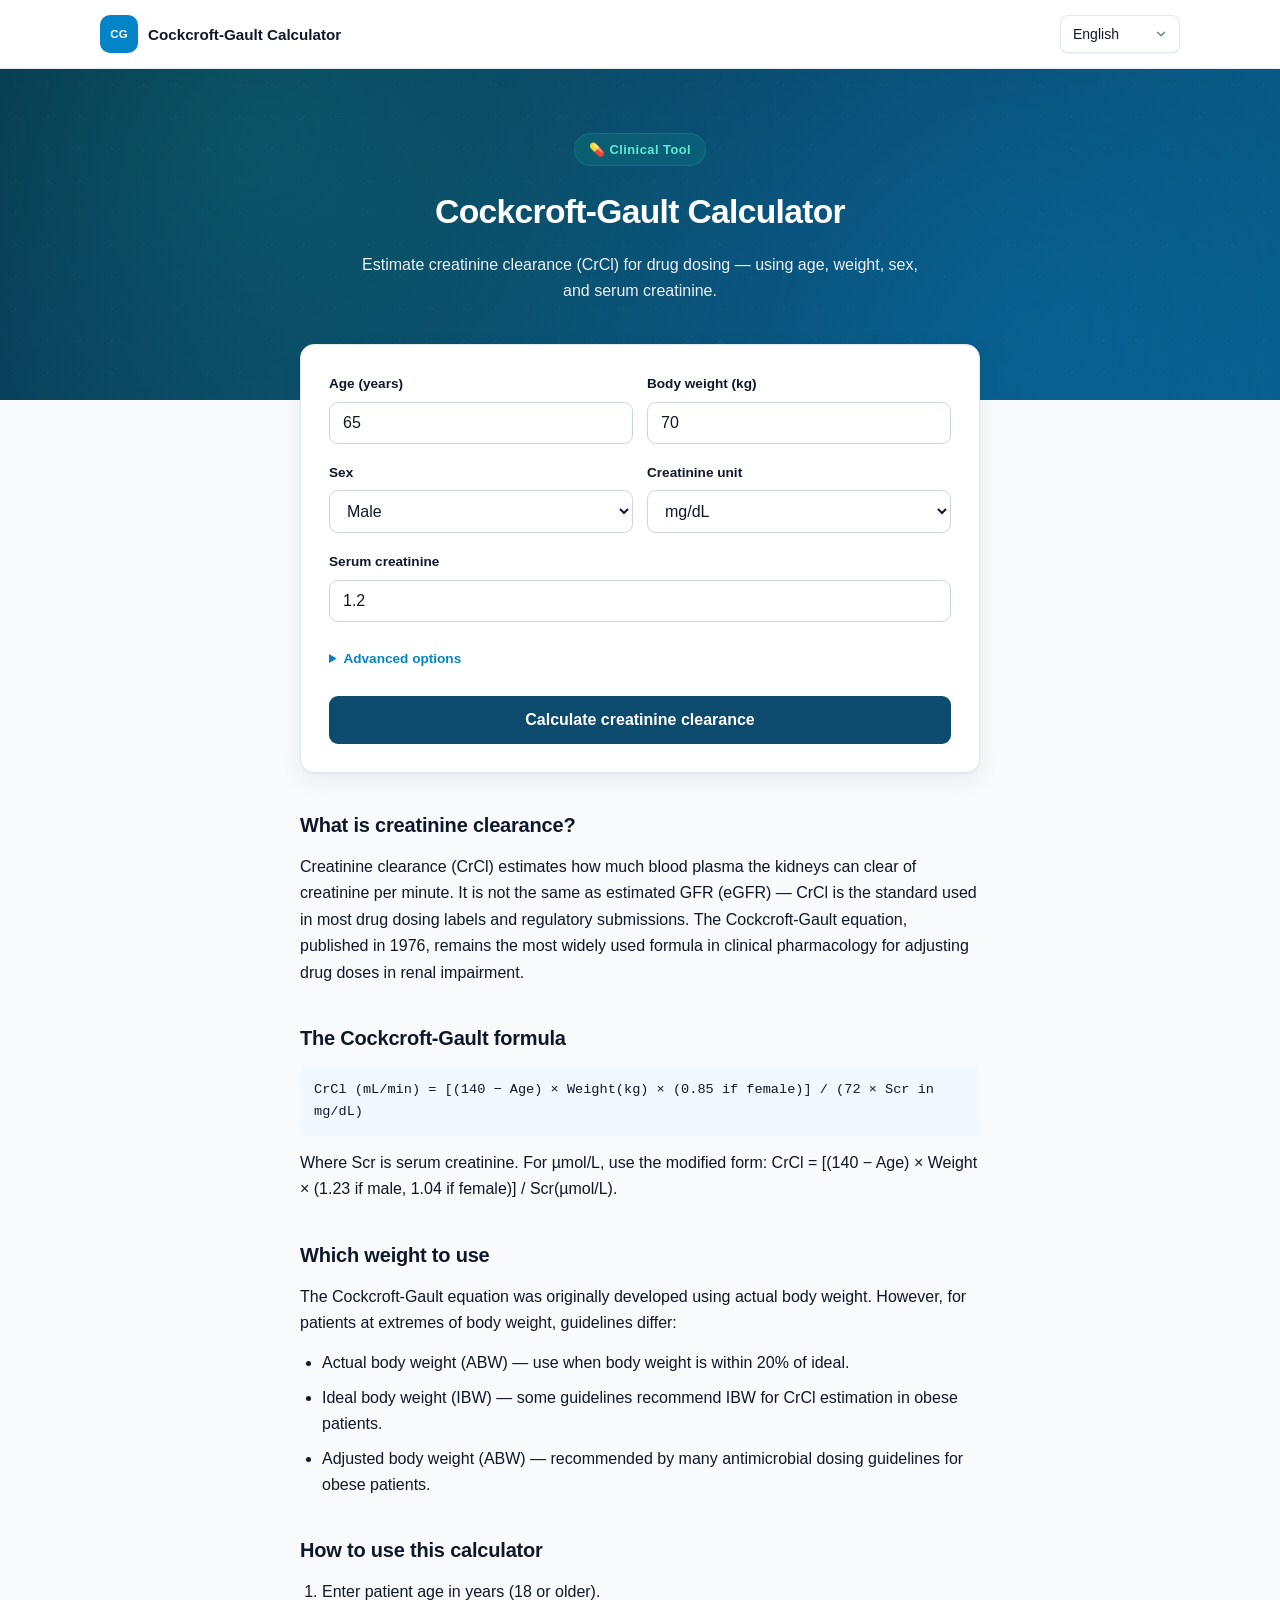
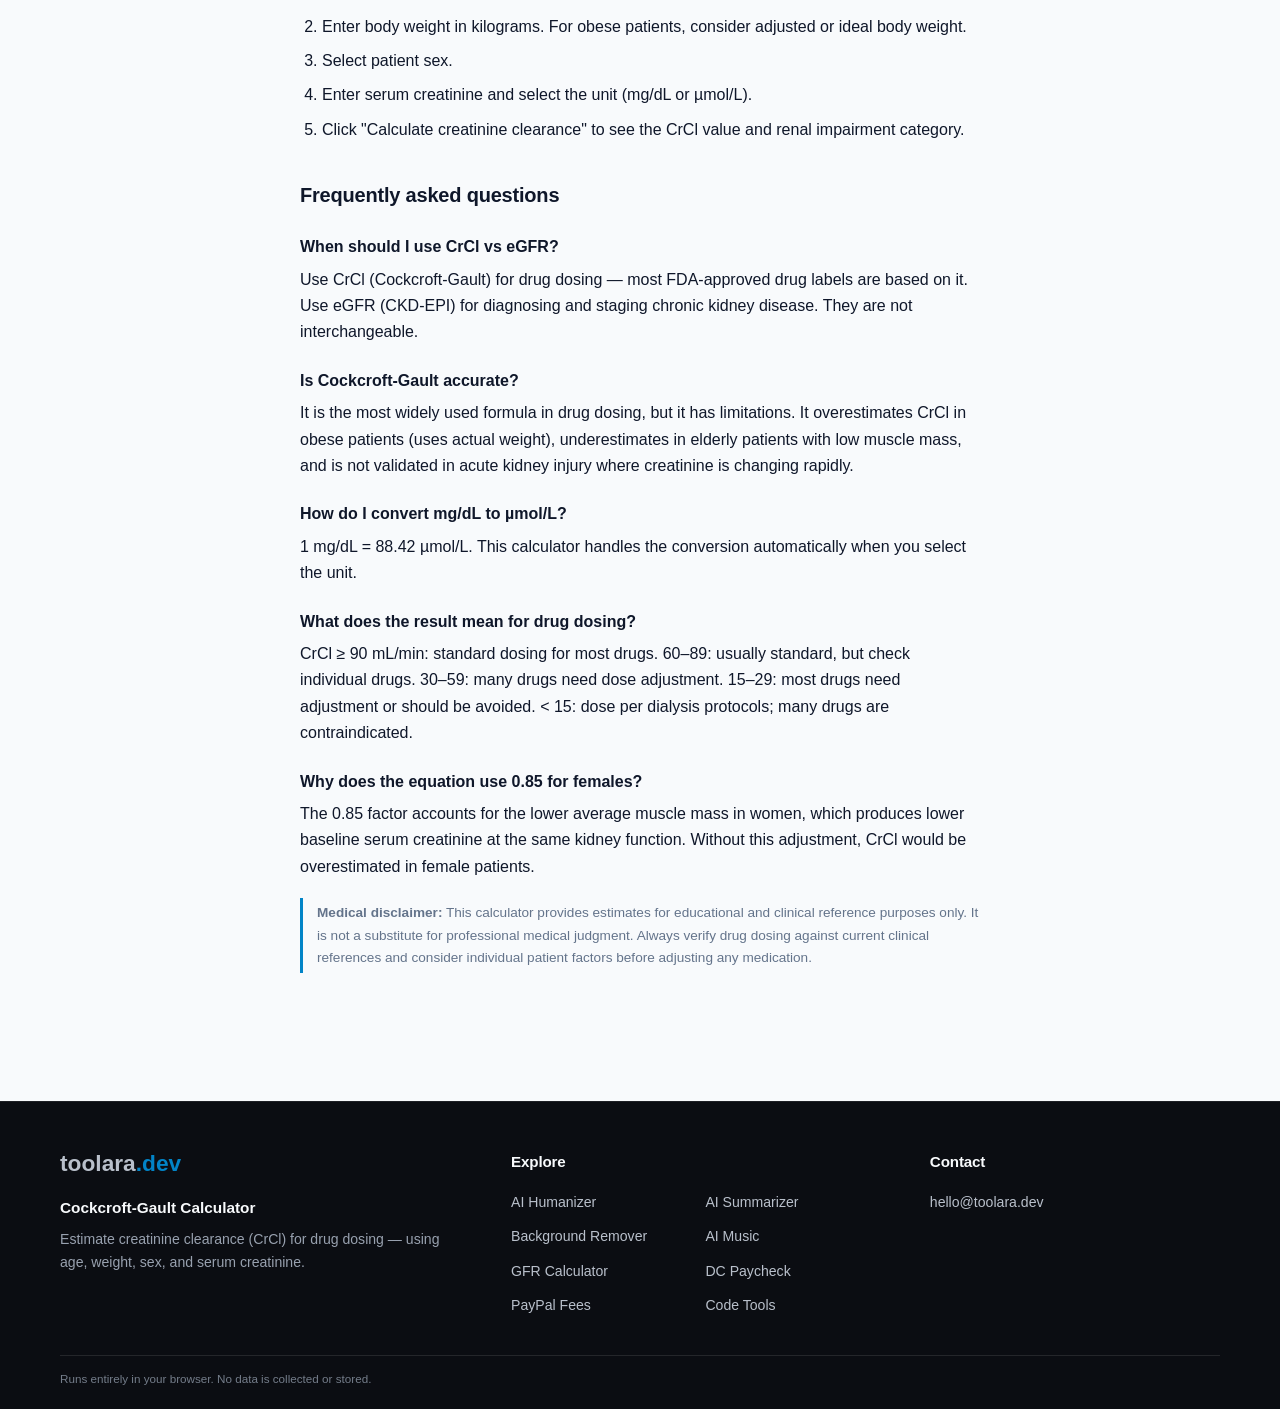
==== index.html @ 1e3a2d1b "Use brand email in site contact links" ====
<!DOCTYPE html>
<html lang="en">
<head>
<meta charset="UTF-8">
<meta name="viewport" content="width=device-width, initial-scale=1.0">
<title>Cockcroft-Gault Calculator — Creatinine Clearance (CrCl) for Drug Dosing</title>
<meta name="description" content="Free Cockcroft-Gault calculator. Estimate creatinine clearance (CrCl) for drug dosing, using age, weight, sex, and serum creatinine. Includes renal impairment staging.">
<meta name="keywords" content="cockcroft-gault calculator, creatinine clearance calculator, crcl calculator, renal function calculator, drug dosing renal impairment">
<meta name="robots" content="index, follow, max-snippet:-1, max-image-preview:large">
<meta name="theme-color" content="#0c4a6e">

<link rel="canonical" href="https://crcl.toolara.dev/">
<link rel="alternate" hreflang="en" href="https://crcl.toolara.dev/">
<link rel="alternate" hreflang="zh-Hans" href="https://crcl.toolara.dev/zh/">
<link rel="alternate" hreflang="x-default" href="https://crcl.toolara.dev/">

<meta property="og:type" content="website">
<meta property="og:title" content="Cockcroft-Gault Calculator — Creatinine Clearance (CrCl)">
<meta property="og:description" content="Estimate creatinine clearance for drug dosing using the Cockcroft-Gault equation.">
<meta property="og:url" content="https://crcl.toolara.dev/">
<meta property="og:image" content="https://crcl.toolara.dev/og-image.png">
<meta property="og:image:width" content="1200">
<meta property="og:image:height" content="630">
<meta property="og:image:alt" content="Cockcroft-Gault Calculator — Creatinine Clearance (CrCl)">
<meta name="twitter:card" content="summary_large_image">
<meta name="twitter:image" content="https://crcl.toolara.dev/og-image.png">
<meta property="og:locale" content="en_US">

<script type="application/ld+json">
{
  "@context": "https://schema.org",
  "@type": "WebApplication",
  "name": "Cockcroft-Gault Calculator",
  "url": "https://crcl.toolara.dev/",
  "applicationCategory": "HealthApplication",
  "operatingSystem": "Any",
  "description": "Free Cockcroft-Gault calculator for creatinine clearance estimation in drug dosing.",
  "offers": { "@type": "Offer", "price": "0", "priceCurrency": "USD" }
}
</script>

<link rel="stylesheet" href="/css/style.css">
</head>
<body>
<header class="site-header"><div class="site-header-inner"><a class="site-brand" href="/" aria-label="cockcroft-gault-calculator"><span class="site-brand-mark" aria-hidden="true">CG</span><span class="site-brand-name" data-i18n="title"></span></a><nav class="site-nav" aria-label="Site navigation"><select id="langSelect" onchange="setLang(this.value)" aria-label="Language">
      <option value="en">English</option>
      <option value="zh">简体中文</option>
    </select></nav></div></header>


<header class="hero">

  <div class="hero-inner">
    <div class="hero-badge">💊 Clinical Tool</div>
    <h1 data-i18n="title">Cockcroft-Gault Calculator</h1>
    <p data-i18n="subtitle">Estimate creatinine clearance (CrCl) for drug dosing — using age, weight, sex, and serum creatinine.</p>
  </div>
</header>

<main class="wrap">
  <section class="card">
    <h2 class="visually-hidden" data-i18n="calcHeading">Calculator</h2>

    <div class="row">
      <div>
        <label for="age" data-i18n="ageLabel">Age (years)</label>
        <input type="number" id="age" min="18" max="120" placeholder="65" value="65" inputmode="numeric">
      </div>
      <div>
        <label for="weight" data-i18n="weightLabel">Body weight (kg)</label>
        <input type="number" id="weight" min="1" max="300" step="0.1" placeholder="70" value="70" inputmode="decimal">
      </div>
    </div>

    <div class="row">
      <div>
        <label for="sex" data-i18n="sexLabel">Sex</label>
        <select id="sex">
          <option value="male" data-i18n="male">Male</option>
          <option value="female" data-i18n="female">Female</option>
        </select>
      </div>
      <div>
        <label for="creatUnit" data-i18n="creatUnitLabel">Creatinine unit</label>
        <select id="creatUnit">
          <option value="mgdl" data-i18n="unitMgdl">mg/dL</option>
          <option value="umol" data-i18n="unitUmol">µmol/L</option>
        </select>
      </div>
    </div>

    <label for="creat" data-i18n="creatLabel">Serum creatinine</label>
    <input type="number" id="creat" min="0.1" step="0.01" placeholder="1.2" value="1.2" inputmode="decimal">

    <details class="advanced">
      <summary data-i18n="advancedLabel">Advanced options</summary>
      <label for="weightType" data-i18n="weightTypeLabel">Weight type</label>
      <select id="weightType">
        <option value="actual" data-i18n="weightActual">Actual body weight</option>
        <option value="ideal" data-i18n="weightIdeal">Ideal body weight (IBW)</option>
        <option value="adjusted" data-i18n="weightAdjusted">Adjusted body weight (ABW)</option>
      </select>
      <p class="hint" data-i18n="weightHint">For obese patients, some guidelines recommend using adjusted body weight (ABW) instead of actual body weight.</p>
    </details>

    <button class="calc" type="button" onclick="calculate()" data-i18n="calcBtn">Calculate creatinine clearance</button>

    <div id="result" role="region" aria-live="polite">
      <div class="result-label" data-i18n="resultLabel">Estimated creatinine clearance</div>
      <div class="crcl-value"><span id="crclNum">—</span><span class="crcl-unit"> mL/min</span></div>
      <div class="stage-note" id="stageNote"></div>

      <div class="breakdown">
        <div class="bd-row"><span data-i18n="bdFormula">Formula used</span><strong id="bdFormula">—</strong></div>
        <div class="bd-row"><span data-i18n="bdAge">Age</span><strong id="bdAge">—</strong></div>
        <div class="bd-row"><span data-i18n="bdWeight">Weight used</span><strong id="bdWeight">—</strong></div>
        <div class="bd-row"><span data-i18n="bdSex">Sex</span><strong id="bdSex">—</strong></div>
        <div class="bd-row"><span data-i18n="bdCreat">Serum creatinine</span><strong id="bdCreat">—</strong></div>
      </div>

      <div class="renal-stages">
        <h3 data-i18n="stagesTitle">Renal function staging (CrCl)</h3>
        <table>
          <thead>
            <tr><th data-i18n="thCrcl">CrCl (mL/min)</th><th data-i18n="thStage">Category</th><th data-i18n="thDose">Typical drug dosing note</th></tr>
          </thead>
          <tbody>
            <tr><td>≥ 90</td><td data-i18n="stageNormal">Normal</td><td data-i18n="doseNormal">Standard dosing</td></tr>
            <tr><td>60–89</td><td data-i18n="stageMild">Mild impairment</td><td data-i18n="doseMild">Usually standard dosing; check individual drugs</td></tr>
            <tr><td>30–59</td><td data-i18n="stageModerate">Moderate impairment</td><td data-i18n="doseModerate">Many drugs require dose adjustment</td></tr>
            <tr><td>15–29</td><td data-i18n="stageSevere">Severe impairment</td><td data-i18n="doseSevere">Most drugs require dose adjustment or avoidance</td></tr>
            <tr><td>&lt; 15</td><td data-i18n="stageFailure">Kidney failure</td><td data-i18n="doseFailure">Dose per dialysis protocol; many drugs contraindicated</td></tr>
          </tbody>
        </table>
      </div>

      <div class="share-row">
        <button class="share-btn" type="button" onclick="copyShareLink()" data-i18n="shareBtn">Copy shareable link</button>
        <span class="share-copied" id="shareCopied" data-i18n="shareCopied">Copied!</span>
      </div>

      <div class="result-disclaimer" data-i18n="resultDisclaimer">Estimate only. Cockcroft-Gault is not validated in acute kidney injury, unstable creatinine, pregnancy, or extremes of body weight. Always consult clinical dosing references and adjust for individual patient factors.</div>
    </div>
  </section>

  <section>
    <h2 data-i18n="whatIsTitle">What is creatinine clearance?</h2>
    <p data-i18n="whatIsText">Creatinine clearance (CrCl) estimates how much blood plasma the kidneys can clear of creatinine per minute. It is not the same as estimated GFR (eGFR) — CrCl is the standard used in most drug dosing labels and regulatory submissions. The Cockcroft-Gault equation, published in 1976, remains the most widely used formula in clinical pharmacology for adjusting drug doses in renal impairment.</p>
  </section>

  <section>
    <h2 data-i18n="formulaTitle">The Cockcroft-Gault formula</h2>
    <p class="formula">CrCl (mL/min) = [(140 − Age) × Weight(kg) × (0.85 if female)] / (72 × Scr in mg/dL)</p>
    <p data-i18n="formulaText">Where Scr is serum creatinine. For µmol/L, use the modified form: CrCl = [(140 − Age) × Weight × (1.23 if male, 1.04 if female)] / Scr(µmol/L).</p>
  </section>

  <section>
    <h2 data-i18n="weightTitle">Which weight to use</h2>
    <p data-i18n="weightText">The Cockcroft-Gault equation was originally developed using actual body weight. However, for patients at extremes of body weight, guidelines differ:</p>
    <ul>
      <li data-i18n="wtActual"><strong>Actual body weight (ABW)</strong> — use when body weight is within 20% of ideal.</li>
      <li data-i18n="wtIdeal"><strong>Ideal body weight (IBW)</strong> — some guidelines recommend IBW for CrCl estimation in obese patients.</li>
      <li data-i18n="wtAdjusted"><strong>Adjusted body weight (ABW)</strong> — recommended by many antimicrobial dosing guidelines for obese patients.</li>
    </ul>
  </section>

  <section>
    <h2 data-i18n="howToTitle">How to use this calculator</h2>
    <ol>
      <li data-i18n="howTo1">Enter patient age in years (18 or older).</li>
      <li data-i18n="howTo2">Enter body weight in kilograms. For obese patients, consider adjusted or ideal body weight.</li>
      <li data-i18n="howTo3">Select patient sex.</li>
      <li data-i18n="howTo4">Enter serum creatinine and select the unit (mg/dL or µmol/L).</li>
      <li data-i18n="howTo5">Click "Calculate creatinine clearance" to see the CrCl value and renal impairment category.</li>
    </ol>
  </section>

  <section>
    <h2 data-i18n="faqTitle">Frequently asked questions</h2>
    <h3 data-i18n="faq1q">When should I use CrCl vs eGFR?</h3>
    <p data-i18n="faq1a">Use CrCl (Cockcroft-Gault) for drug dosing — most FDA-approved drug labels are based on it. Use eGFR (CKD-EPI) for diagnosing and staging chronic kidney disease. They are not interchangeable.</p>

    <h3 data-i18n="faq2q">Is Cockcroft-Gault accurate?</h3>
    <p data-i18n="faq2a">It is the most widely used formula in drug dosing, but it has limitations. It overestimates CrCl in obese patients (uses actual weight), underestimates in elderly patients with low muscle mass, and is not validated in acute kidney injury where creatinine is changing rapidly.</p>

    <h3 data-i18n="faq3q">How do I convert mg/dL to µmol/L?</h3>
    <p data-i18n="faq3a">1 mg/dL = 88.42 µmol/L. This calculator handles the conversion automatically when you select the unit.</p>

    <h3 data-i18n="faq4q">What does the result mean for drug dosing?</h3>
    <p data-i18n="faq4a">CrCl ≥ 90 mL/min: standard dosing for most drugs. 60–89: usually standard, but check individual drugs. 30–59: many drugs need dose adjustment. 15–29: most drugs need adjustment or should be avoided. &lt; 15: dose per dialysis protocols; many drugs are contraindicated.</p>

    <h3 data-i18n="faq5q">Why does the equation use 0.85 for females?</h3>
    <p data-i18n="faq5a">The 0.85 factor accounts for the lower average muscle mass in women, which produces lower baseline serum creatinine at the same kidney function. Without this adjustment, CrCl would be overestimated in female patients.</p>

    <div class="disclaimer" data-i18n="disclaimer"><strong>Medical disclaimer:</strong> This calculator provides estimates for educational and clinical reference purposes only. It is not a substitute for professional medical judgment. Always verify drug dosing against current clinical references and consider individual patient factors before adjusting any medication.</div>
  </section>
</main>

<footer class="footer site-footer">
<div class="site-footer-inner">
<div class="site-footer-grid">
<section class="site-footer-column">
<a class="site-footer-wordmark" href="https://toolara.dev/" aria-label="toolara.dev">toolara<span class="tld">.dev</span></a>
<p class="site-footer-site-name" data-i18n="title">Cockcroft-Gault Calculator</p>
<p class="site-footer-description" data-i18n="subtitle">Estimate creatinine clearance (CrCl) for drug dosing — using age, weight, sex, and serum creatinine.</p>
</section>
<section class="site-footer-column"><h2 class="site-footer-heading">Explore</h2><nav class="site-footer-links" aria-label="Explore sites"><a href="https://humanize.toolara.dev/">AI Humanizer</a>
<a href="https://summarize.toolara.dev/">AI Summarizer</a>
<a href="https://background.toolara.dev/">Background Remover</a>
<a href="https://music.toolara.dev/">AI Music</a>
<a href="https://gfr.toolara.dev/">GFR Calculator</a>
<a href="https://dc-pay.toolara.dev/">DC Paycheck</a>
<a href="https://paypal.toolara.dev/">PayPal Fees</a>
<a href="https://devtools.toolara.dev/">Code Tools</a></nav></section>
<section class="site-footer-column"><h2 class="site-footer-heading">Contact</h2><p class="site-footer-contact"><a href="mailto:hello@toolara.dev">hello@toolara.dev</a></p></section>
</div>
<div class="site-footer-bottom"><p class="site-footer-privacy" data-i18n="footer">Runs entirely in your browser. No data is collected or stored.</p></div>
</div>
</footer>

<script src="/js/i18n.js"></script>
<script src="/js/calculator.js"></script>
</body>
</html>
---- css/style.css ----
:root {
  --bg: #f8fafc; --card: #ffffff; --text: #0f172a; --muted: #64748b;
  --accent: #0284c7; --accent-dark: #0369a1; --navy: #0c4a6e; --teal: #0d9488;
  --border: #e2e8f0; --radius: 14px;
  --shadow: 0 1px 3px rgba(15,23,42,0.05), 0 8px 24px rgba(12,74,110,0.06);
}
* { box-sizing: border-box; }
html { scroll-behavior: smooth; }
body { margin: 0; font-family: -apple-system, BlinkMacSystemFont, "Segoe UI", "PingFang SC", "Hiragino Sans GB", "Microsoft YaHei", "Noto Sans CJK SC", Roboto, sans-serif; background: var(--bg); color: var(--text); line-height: 1.65; -webkit-font-smoothing: antialiased; }
.visually-hidden { position: absolute; width: 1px; height: 1px; padding: 0; margin: -1px; overflow: hidden; clip: rect(0,0,0,0); white-space: nowrap; border: 0; }

/* ---------- Hero ---------- */
.hero {
  position: relative;
  overflow: hidden;
  color: #fff;
  padding: 64px 20px 96px;
  background:
    radial-gradient(circle at 20% 20%, rgba(13,148,136,0.30) 0%, transparent 50%),
    radial-gradient(circle at 80% 80%, rgba(2,132,199,0.28) 0%, transparent 55%),
    linear-gradient(135deg, #082f49 0%, #0c4a6e 55%, #075985 100%);
}
.hero::before {
  content: "";
  position: absolute; inset: 0;
  background-image:
    radial-gradient(rgba(255,255,255,0.06) 1px, transparent 1px);
  background-size: 32px 32px;
  opacity: 0.6;
  pointer-events: none;
}
.hero-inner { max-width: 720px; margin: 0 auto; position: relative; z-index: 2; text-align: center; }
.hero-badge {
  display: inline-block;
  background: rgba(13,148,136,0.20);
  border: 1px solid rgba(13,148,136,0.45);
  color: #5eead4;
  padding: 5px 14px;
  border-radius: 999px;
  font-size: 0.8rem;
  font-weight: 600;
  letter-spacing: 0.04em;
  margin-bottom: 18px;
}
.hero h1 { font-size: 2.1rem; margin: 0 0 12px; font-weight: 800; letter-spacing: -0.02em; }
.hero p { margin: 0 auto; opacity: 0.92; font-size: 1rem; max-width: 560px; }

/* ---------- Lang switcher ---------- */
.lang-switch { position: absolute; top: 16px; right: 16px; z-index: 3; }
.lang-switch select {
  appearance: none; -webkit-appearance: none;
  background-color: rgba(255,255,255,0.14);
  background-image: url("data:image/svg+xml;charset=UTF-8,%3csvg xmlns='http://www.w3.org/2000/svg' viewBox='0 0 24 24' fill='none' stroke='white' stroke-width='2' stroke-linecap='round' stroke-linejoin='round'%3e%3cpolyline points='6 9 12 15 18 9'%3e%3c/polyline%3e%3c/svg%3e");
  background-repeat: no-repeat; background-position: right 10px center; background-size: 14px;
  border: 1px solid rgba(255,255,255,0.3);
  color: #fff; padding: 7px 32px 7px 12px; border-radius: 8px;
  font-size: 0.85rem; font-family: inherit; cursor: pointer;
}
.lang-switch select:hover { background-color: rgba(255,255,255,0.26); }
.lang-switch select option { color: #0f172a; background: #fff; }

/* ---------- Layout ---------- */
.wrap { max-width: 720px; margin: -56px auto 0; padding: 0 20px 64px; position: relative; z-index: 2; }
.card { background: var(--card); border: 1px solid var(--border); border-radius: var(--radius); padding: 28px; margin-bottom: 22px; box-shadow: var(--shadow); }

label { display: block; font-weight: 600; font-size: 0.85rem; margin-bottom: 6px; }
input, select { width: 100%; padding: 11px 13px; border: 1px solid #cbd5e1; border-radius: 9px; font-size: 1rem; margin-bottom: 18px; background: #fff; color: var(--text); transition: border-color 0.15s, box-shadow 0.15s; font-family: inherit; }
input:focus, select:focus { outline: none; border-color: var(--accent); box-shadow: 0 0 0 3px rgba(2,132,199,0.15); }
.row { display: flex; gap: 14px; }
.row > div { flex: 1; }
button.calc { width: 100%; padding: 15px; background: var(--navy); color: #fff; border: none; border-radius: 9px; font-size: 1rem; font-weight: 600; cursor: pointer; transition: background 0.15s, transform 0.1s; font-family: inherit; }
button.calc:hover { background: #082f49; }
button.calc:active { transform: scale(0.99); }

/* ---------- Advanced ---------- */
.advanced { margin-bottom: 18px; }
.advanced summary { cursor: pointer; font-size: 0.85rem; font-weight: 600; color: var(--accent); padding: 8px 0; user-select: none; }
.advanced summary:hover { color: var(--accent-dark); }
.advanced[open] summary { margin-bottom: 8px; }
.hint { font-size: 0.8rem; color: var(--muted); margin: -12px 0 16px; }

/* ---------- Result ---------- */
#result { margin-top: 24px; padding: 24px; border-radius: 14px; background: linear-gradient(135deg, #f0f9ff 0%, #f8fafc 100%); border: 2px solid var(--accent); display: none; animation: fadeIn 0.35s ease; }
#result.show { display: block; }
@keyframes fadeIn { from { opacity: 0; transform: translateY(8px); } to { opacity: 1; transform: none; } }
.result-label { font-size: 0.78rem; text-transform: uppercase; letter-spacing: 0.07em; font-weight: 700; color: var(--accent-dark); margin-bottom: 4px; }
.crcl-value { font-size: 3rem; font-weight: 800; color: var(--navy); line-height: 1; letter-spacing: -0.02em; display: flex; align-items: baseline; gap: 4px; }
.crcl-unit { font-size: 1rem; font-weight: 500; color: var(--muted); }
.stage-note { font-size: 0.95rem; color: var(--accent-dark); margin-top: 10px; font-weight: 600; }
.breakdown { margin-top: 20px; padding-top: 16px; border-top: 1px solid rgba(2,132,199,0.18); }
.bd-row { display: flex; justify-content: space-between; padding: 7px 0; font-size: 0.9rem; color: #0f172a; }
.bd-row strong { color: var(--navy); font-weight: 600; }

/* ---------- Renal stages table ---------- */
.renal-stages { margin-top: 22px; }
.renal-stages h3 { font-size: 1rem; margin: 0 0 10px; color: var(--navy); }
.renal-stages table { width: 100%; border-collapse: collapse; font-size: 0.82rem; margin: 0; }
.renal-stages th, .renal-stages td { text-align: left; padding: 8px 10px; border-bottom: 1px solid var(--border); }
.renal-stages th { background: #f0f9ff; font-weight: 600; font-size: 0.72rem; text-transform: uppercase; letter-spacing: 0.04em; color: var(--accent-dark); }
.renal-stages tr:last-child td { border-bottom: none; }
.renal-stages tr.active-row { background: #ecfeff; }
.renal-stages tr.active-row td { font-weight: 600; color: var(--navy); }

/* ---------- Share ---------- */
.share-row { margin-top: 18px; display: flex; align-items: center; gap: 12px; }
.share-btn { padding: 9px 16px; background: #fff; border: 1px solid var(--accent); color: var(--accent-dark); border-radius: 8px; font-size: 0.85rem; font-weight: 600; cursor: pointer; font-family: inherit; transition: background 0.15s; }
.share-btn:hover { background: #f0f9ff; }
.share-copied { font-size: 0.85rem; color: #059669; font-weight: 600; opacity: 0; transition: opacity 0.25s; }
.share-copied.show { opacity: 1; }

.result-disclaimer { margin-top: 16px; padding-top: 12px; border-top: 1px solid rgba(2,132,199,0.15); font-size: 0.78rem; color: var(--muted); }

/* ---------- Content ---------- */
h2 { font-size: 1.25rem; margin: 36px 0 12px; letter-spacing: -0.01em; }
h3 { font-size: 1rem; margin: 22px 0 6px; }
p { margin: 0 0 14px; }
ul, ol { margin: 0 0 16px; padding-left: 22px; }
li { margin-bottom: 8px; line-height: 1.65; }
table { width: 100%; border-collapse: collapse; font-size: 0.9rem; margin: 14px 0; }
th, td { text-align: left; padding: 10px 12px; border-bottom: 1px solid var(--border); }
th { background: #f0f9ff; font-weight: 600; font-size: 0.8rem; text-transform: uppercase; letter-spacing: 0.04em; color: var(--accent-dark); }
tr:last-child td { border-bottom: none; }
.formula { font-family: ui-monospace, SFMono-Regular, Menlo, monospace; font-size: 0.85rem; background: #f0f9ff; padding: 12px 14px; border-radius: 8px; overflow-x: auto; }
.disclaimer { font-size: 0.85rem; color: var(--muted); border-left: 3px solid var(--accent); padding: 4px 0 4px 14px; margin-top: 18px; }
.footer { text-align: center; font-size: 0.8rem; color: var(--muted); padding: 24px 20px 48px; }

@media (max-width: 560px) {
  .hero { padding: 48px 16px 80px; }
  .hero h1 { font-size: 1.5rem; }
  .lang-switch { position: static; display: flex; justify-content: center; margin-bottom: 16px; }
  .wrap { padding: 0 14px 48px; }
  .card { padding: 20px; }
  .row { flex-direction: column; gap: 0; }
  .crcl-value { font-size: 2.3rem; }
  .renal-stages table { font-size: 0.76rem; }
  .renal-stages th, .renal-stages td { padding: 6px 8px; }
}
/* Toolara site navigation */
.site-header { position: relative; z-index: 10; background: rgba(255,255,255,0.96); border-bottom: 1px solid var(--border, #e2e8f0); }
.site-header-inner { max-width: 1120px; min-height: 68px; margin: 0 auto; padding: 10px 20px; display: flex; align-items: center; justify-content: space-between; gap: 20px; }
.site-brand { min-width: 0; display: flex; align-items: center; gap: 10px; color: var(--text, #0f1c2e); text-decoration: none; font-weight: 700; }
.site-brand-mark { width: 38px; height: 38px; flex: 0 0 38px; display: grid; place-items: center; border-radius: 10px; background: var(--accent, #2563eb); color: #fff; font-size: 0.72rem; font-weight: 800; }
.site-brand-name { font-size: 0.95rem; line-height: 1.25; }
.site-nav { display: flex; align-items: center; gap: 10px; }
.site-nav-link { padding: 8px 12px; border: 1px solid var(--border, #e2e8f0); border-radius: 8px; background: #fff; color: var(--accent-dark, var(--accent, #1d4ed8)); text-decoration: none; white-space: nowrap; font-size: 0.875rem; font-weight: 650; transition: background 0.15s, border-color 0.15s; }
.site-nav-link:hover { background: var(--bg, #f8fafc); border-color: var(--accent, #2563eb); }
.site-nav select { appearance: none; -webkit-appearance: none; width: auto; min-width: 120px; height: 38px; margin: 0; padding: 8px 34px 8px 12px; border: 1px solid var(--border, #e2e8f0); border-radius: 8px; background-color: #fff; background-image: url("data:image/svg+xml;charset=UTF-8,%3csvg xmlns='http://www.w3.org/2000/svg' viewBox='0 0 24 24' fill='none' stroke='%2364748b' stroke-width='2' stroke-linecap='round' stroke-linejoin='round'%3e%3cpolyline points='6 9 12 15 18 9'%3e%3c/polyline%3e%3c/svg%3e"); background-repeat: no-repeat; background-position: right 11px center; background-size: 14px; color: var(--text, #0f1c2e); font-family: inherit; font-size: 0.875rem; line-height: 1.2; cursor: pointer; box-shadow: 0 1px 2px rgba(15, 28, 46, 0.06); transition: border-color 0.15s, box-shadow 0.15s; }
.site-nav select:hover { border-color: var(--accent, #2563eb); }
.site-nav select:focus-visible { outline: 2px solid var(--accent, #2563eb); outline-offset: 2px; }
.site-nav select option { color: #0f1c2e; background: #fff; }
@media (max-width: 560px) {
  .site-header-inner { min-height: 0; padding: 10px 14px; flex-wrap: wrap; gap: 10px; }
  .site-brand { flex: 1 1 100%; }
  .site-nav { width: 100%; justify-content: space-between; gap: 8px; }
  .site-nav select { min-width: 118px; }
}

.site-footer { margin-top: 64px !important; padding: 48px 24px 22px !important; background: #0b0d12 !important; border-top: 1px solid rgba(255,255,255,0.08) !important; color: #a6adbb !important; text-align: left !important; font-size: 0.88rem !important; line-height: 1.6; }
.site-footer-inner { max-width: 1160px; margin: 0 auto; }
.site-footer-grid { display: grid; grid-template-columns: minmax(0,1.25fr) minmax(280px,1.15fr) minmax(220px,0.9fr); gap: 48px; }
.site-footer-column { min-width: 0; }
.site-footer-wordmark { display: inline-flex; align-items: baseline; color: #f8fafc !important; font-size: 1.42rem; font-weight: 850; line-height: 1.15; text-decoration: none; }
.site-footer-wordmark .tld { color: var(--accent, #3b82f6); }
.site-footer-site-name { margin: 18px 0 0 !important; color: #f8fafc; font-size: 0.96rem; font-weight: 700; }
.site-footer-heading { margin: 0 0 16px !important; color: #f8fafc; font-size: 0.95rem; font-weight: 650; }
.site-footer-description { max-width: 420px; margin: 8px 0 0 !important; color: #98a1af; }
.site-footer-links { display: grid; grid-template-columns: repeat(2,minmax(0,1fr)); gap: 12px 18px; }
.site-footer-contact { margin: 0 !important; color: #b9c0cb; overflow-wrap: anywhere; }
.site-footer a { color: #b9c0cb !important; text-decoration: none; }
.site-footer a:hover { color: #fff !important; text-decoration: underline; }
.site-footer-bottom { margin-top: 38px; padding-top: 14px; border-top: 1px solid rgba(255,255,255,0.1); color: #747d8a; font-size: 0.73rem; line-height: 1.5; }
.site-footer-bottom p { margin: 0; }
@media (max-width: 960px) { .site-footer-grid { grid-template-columns: repeat(2,minmax(0,1fr)); gap: 34px; } .site-footer-column:first-child { grid-column: 1 / -1; } }
@media (max-width: 760px) { .site-footer { padding: 36px 20px 20px !important; } .site-footer-grid { grid-template-columns: 1fr; gap: 28px; } .site-footer-column:first-child { grid-column: auto; } .site-footer-links { gap: 10px 14px; } .site-footer-bottom { margin-top: 28px; } }
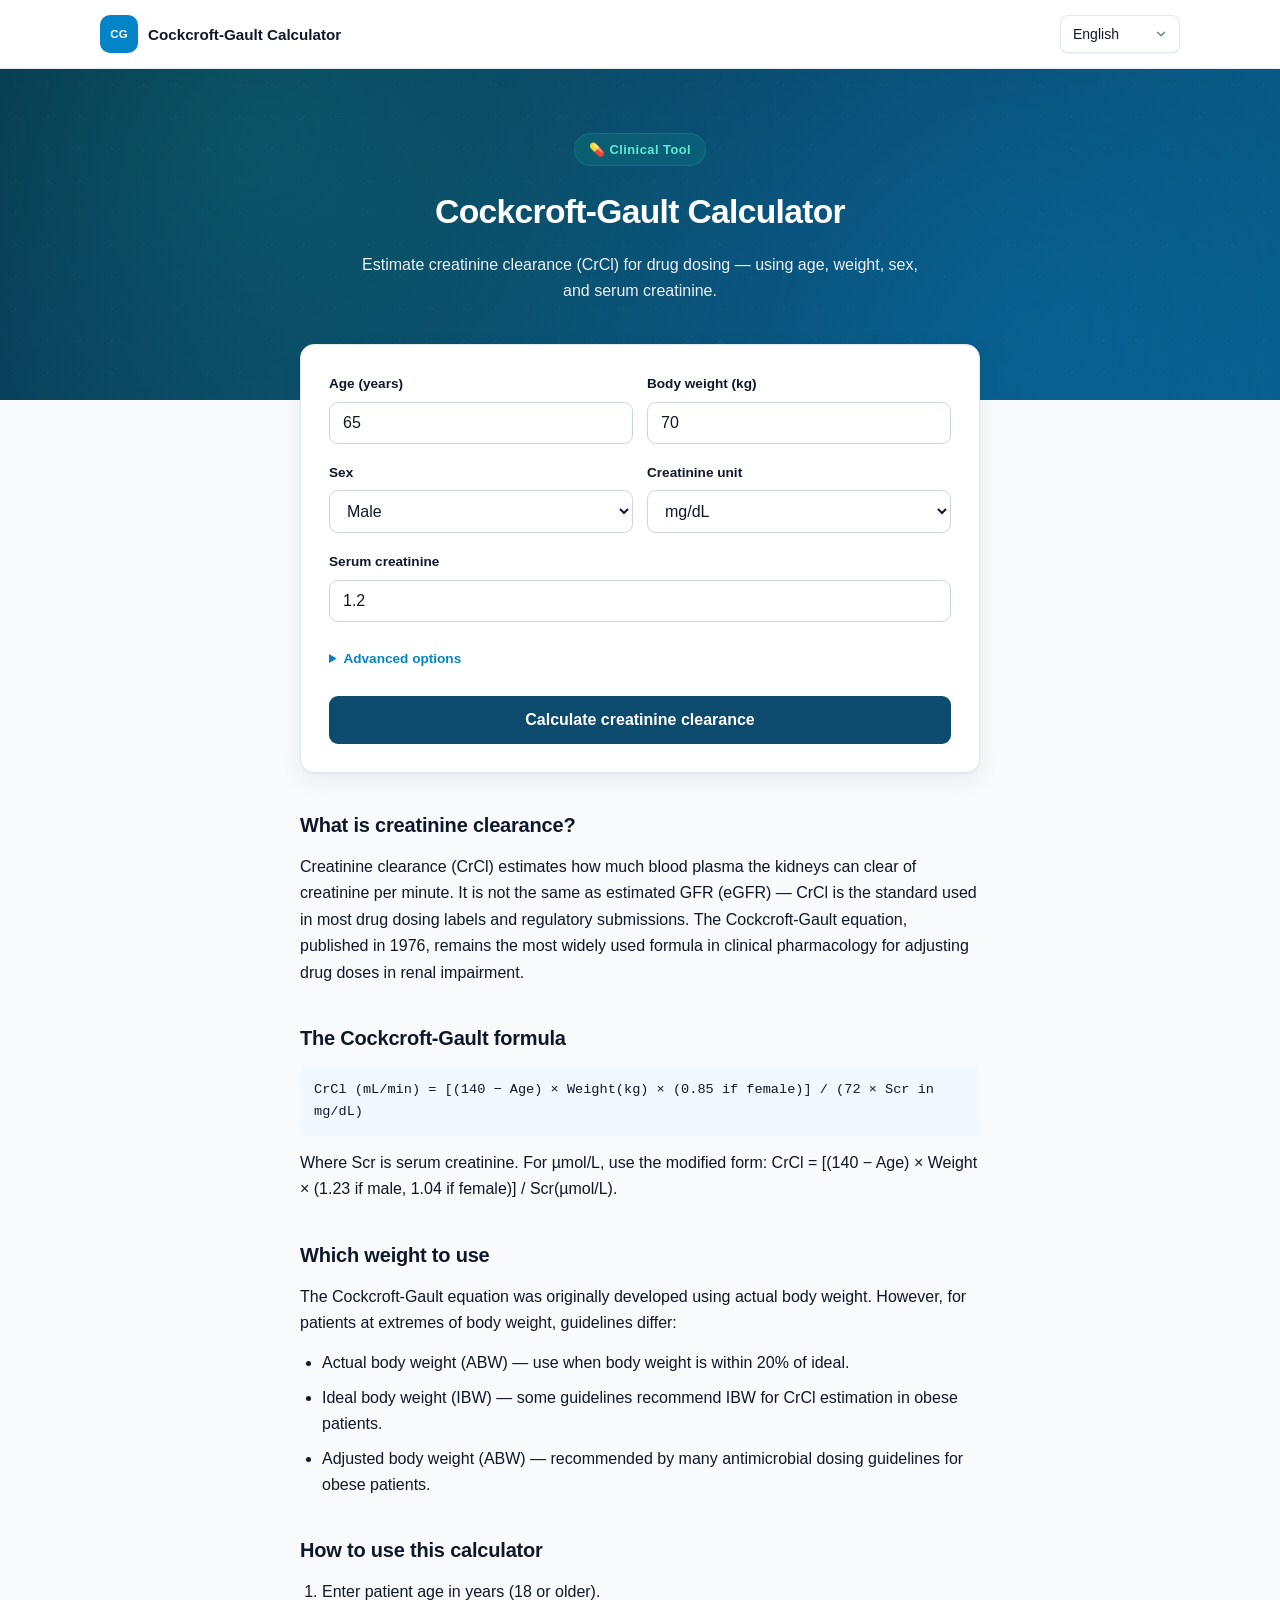
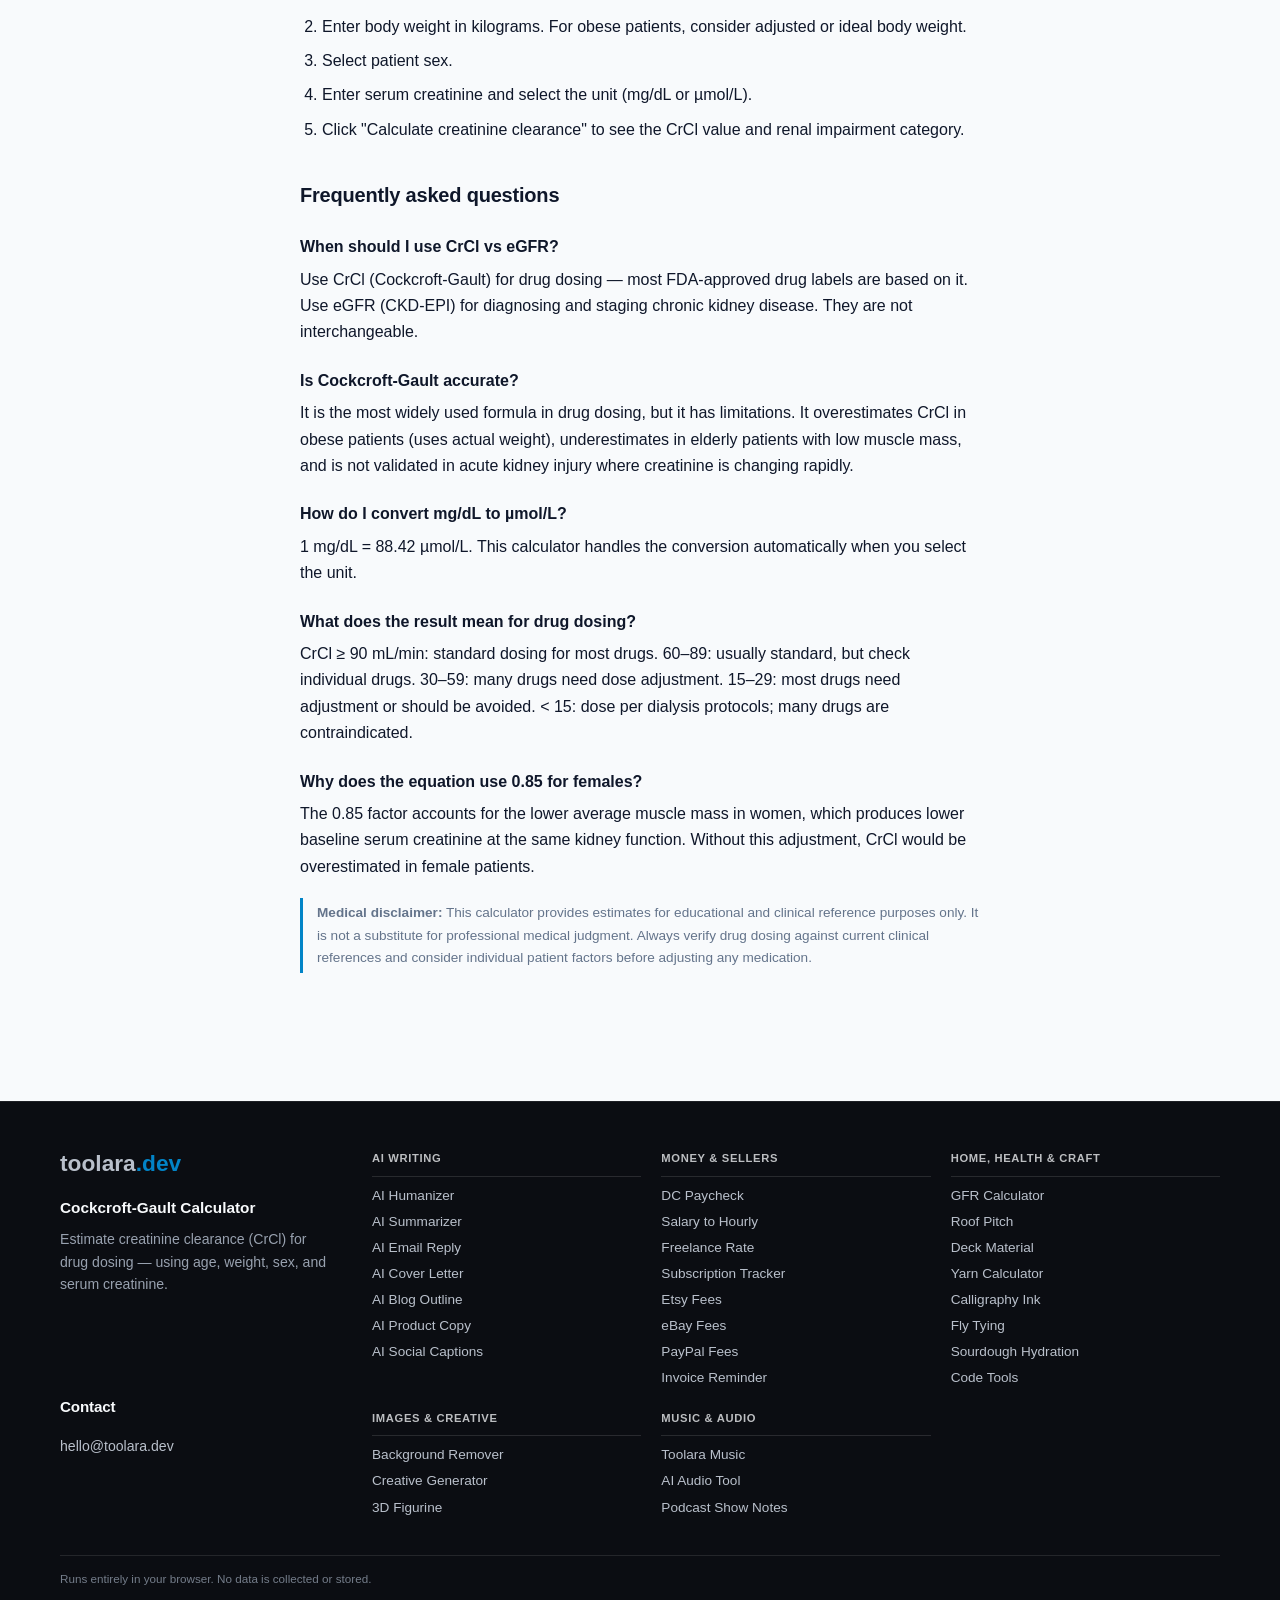
==== commit 72235321: "Regroup footer navigation across sibling tools" ====
--- a/index.html
+++ b/index.html
@@ -40,6 +40,18 @@
 </script>
 
 <link rel="stylesheet" href="/css/style.css">
+<style id="footer-groups-css">
+.site-footer-grid{grid-template-columns:minmax(0,0.85fr) minmax(0,2.65fr)!important;gap:40px!important}
+.site-footer-column:nth-child(2){grid-row:1/span 2!important}
+.site-footer-column:nth-child(3){grid-column:1!important;grid-row:2!important}
+.site-footer-explore{display:grid;grid-template-columns:repeat(3,minmax(0,1fr));gap:22px 20px;align-content:start}
+.site-footer-group{min-width:0}
+.site-footer-group-title{margin:0 0 9px;padding-bottom:8px;border-bottom:1px solid rgba(255,255,255,0.16);color:#f8fafc;font-size:0.7rem;font-weight:700;letter-spacing:0.06em;text-transform:uppercase;opacity:.75}
+.site-footer-group .site-footer-links{display:grid!important;grid-template-columns:minmax(0,1fr)!important;gap:7px;font-size:0.85rem;line-height:1.4}
+@media(max-width:960px){.site-footer-grid{grid-template-columns:1fr!important;gap:30px!important}
+.site-footer-column:nth-child(2){grid-row:auto!important}.site-footer-column:nth-child(3){grid-column:auto!important;grid-row:auto!important}
+.site-footer-explore{grid-template-columns:repeat(2,minmax(0,1fr))}}
+</style>
 </head>
 <body>
 <header class="site-header"><div class="site-header-inner"><a class="site-brand" href="/" aria-label="cockcroft-gault-calculator"><span class="site-brand-mark" aria-hidden="true">CG</span><span class="site-brand-name" data-i18n="title"></span></a><nav class="site-nav" aria-label="Site navigation"><select id="langSelect" onchange="setLang(this.value)" aria-label="Language">
@@ -204,14 +216,7 @@
 <p class="site-footer-site-name" data-i18n="title">Cockcroft-Gault Calculator</p>
 <p class="site-footer-description" data-i18n="subtitle">Estimate creatinine clearance (CrCl) for drug dosing — using age, weight, sex, and serum creatinine.</p>
 </section>
-<section class="site-footer-column"><h2 class="site-footer-heading">Explore</h2><nav class="site-footer-links" aria-label="Explore sites"><a href="https://humanize.toolara.dev/">AI Humanizer</a>
-<a href="https://summarize.toolara.dev/">AI Summarizer</a>
-<a href="https://background.toolara.dev/">Background Remover</a>
-<a href="https://music.toolara.dev/">AI Music</a>
-<a href="https://gfr.toolara.dev/">GFR Calculator</a>
-<a href="https://dc-pay.toolara.dev/">DC Paycheck</a>
-<a href="https://paypal.toolara.dev/">PayPal Fees</a>
-<a href="https://devtools.toolara.dev/">Code Tools</a></nav></section>
+<section class="site-footer-column"><div class="site-footer-explore"><div class="site-footer-group"><h2 class="site-footer-group-title">AI writing</h2><nav class="site-footer-links" aria-label="AI writing sites"><a href="https://humanize.toolara.dev/">AI Humanizer</a><a href="https://summarize.toolara.dev/">AI Summarizer</a><a href="https://emailreply.toolara.dev/">AI Email Reply</a><a href="https://coverletter.toolara.dev/">AI Cover Letter</a><a href="https://blogoutline.toolara.dev/">AI Blog Outline</a><a href="https://productcopy.toolara.dev/">AI Product Copy</a><a href="https://captions.toolara.dev/">AI Social Captions</a></nav></div><div class="site-footer-group"><h2 class="site-footer-group-title">Money &amp; sellers</h2><nav class="site-footer-links" aria-label="Money &amp; sellers sites"><a href="https://dc-pay.toolara.dev/">DC Paycheck</a><a href="https://salary.toolara.dev/">Salary to Hourly</a><a href="https://freelance.toolara.dev/">Freelance Rate</a><a href="https://subscriptions.toolara.dev/">Subscription Tracker</a><a href="https://etsy.toolara.dev/">Etsy Fees</a><a href="https://ebay.toolara.dev/">eBay Fees</a><a href="https://paypal.toolara.dev/">PayPal Fees</a><a href="https://invoices.toolara.dev/">Invoice Reminder</a></nav></div><div class="site-footer-group"><h2 class="site-footer-group-title">Home, health &amp; craft</h2><nav class="site-footer-links" aria-label="Home, health &amp; craft sites"><a href="https://gfr.toolara.dev/">GFR Calculator</a><a href="https://roof.toolara.dev/">Roof Pitch</a><a href="https://deck.toolara.dev/">Deck Material</a><a href="https://yarn.toolara.dev/">Yarn Calculator</a><a href="https://calligraphy.toolara.dev/">Calligraphy Ink</a><a href="https://flytying.toolara.dev/">Fly Tying</a><a href="https://sourdough.toolara.dev/">Sourdough Hydration</a><a href="https://devtools.toolara.dev/">Code Tools</a></nav></div><div class="site-footer-group"><h2 class="site-footer-group-title">Images &amp; creative</h2><nav class="site-footer-links" aria-label="Images &amp; creative sites"><a href="https://background.toolara.dev/">Background Remover</a><a href="https://creative.toolara.dev/">Creative Generator</a><a href="https://figurine.toolara.dev/">3D Figurine</a></nav></div><div class="site-footer-group"><h2 class="site-footer-group-title">Music &amp; audio</h2><nav class="site-footer-links" aria-label="Music &amp; audio sites"><a href="https://music.toolara.dev/">Toolara Music</a><a href="https://audio.toolara.dev/">AI Audio Tool</a><a href="https://podcast.toolara.dev/">Podcast Show Notes</a></nav></div></div></section>
 <section class="site-footer-column"><h2 class="site-footer-heading">Contact</h2><p class="site-footer-contact"><a href="mailto:hello@toolara.dev">hello@toolara.dev</a></p></section>
 </div>
 <div class="site-footer-bottom"><p class="site-footer-privacy" data-i18n="footer">Runs entirely in your browser. No data is collected or stored.</p></div>
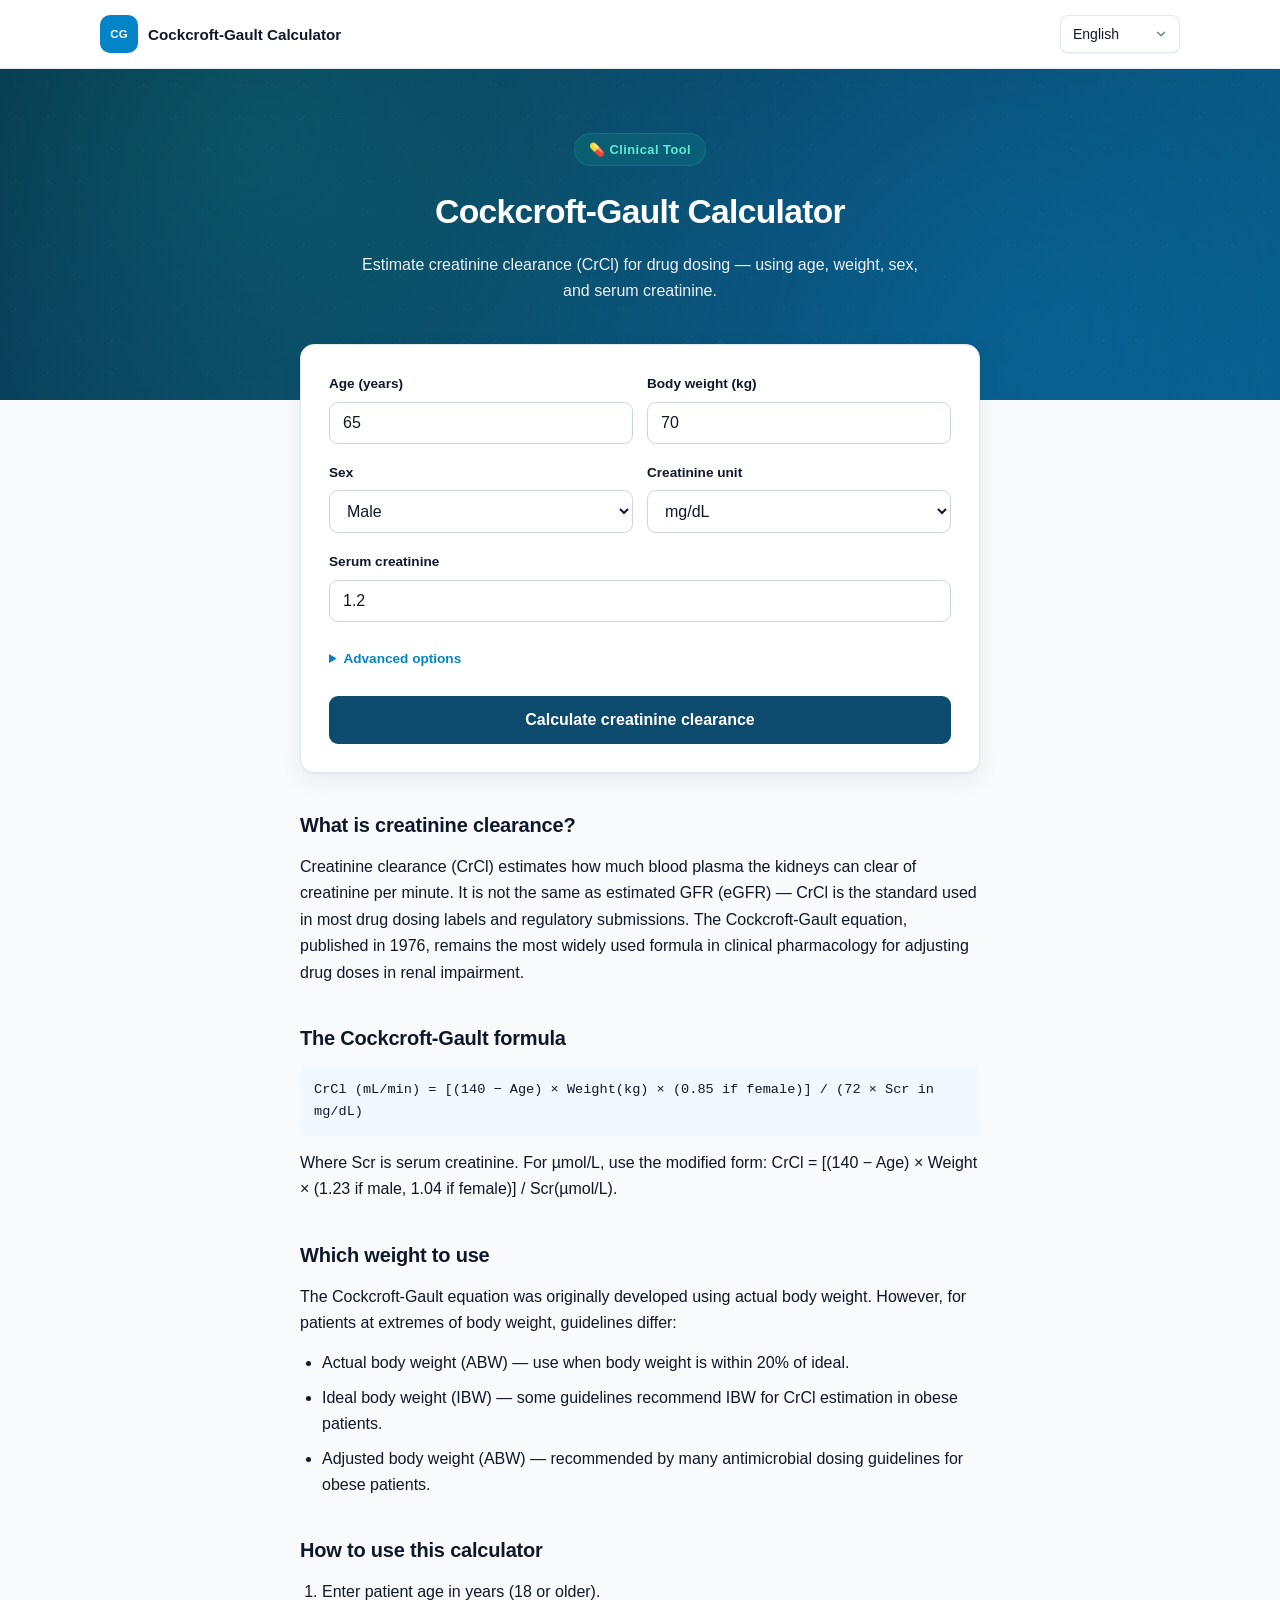
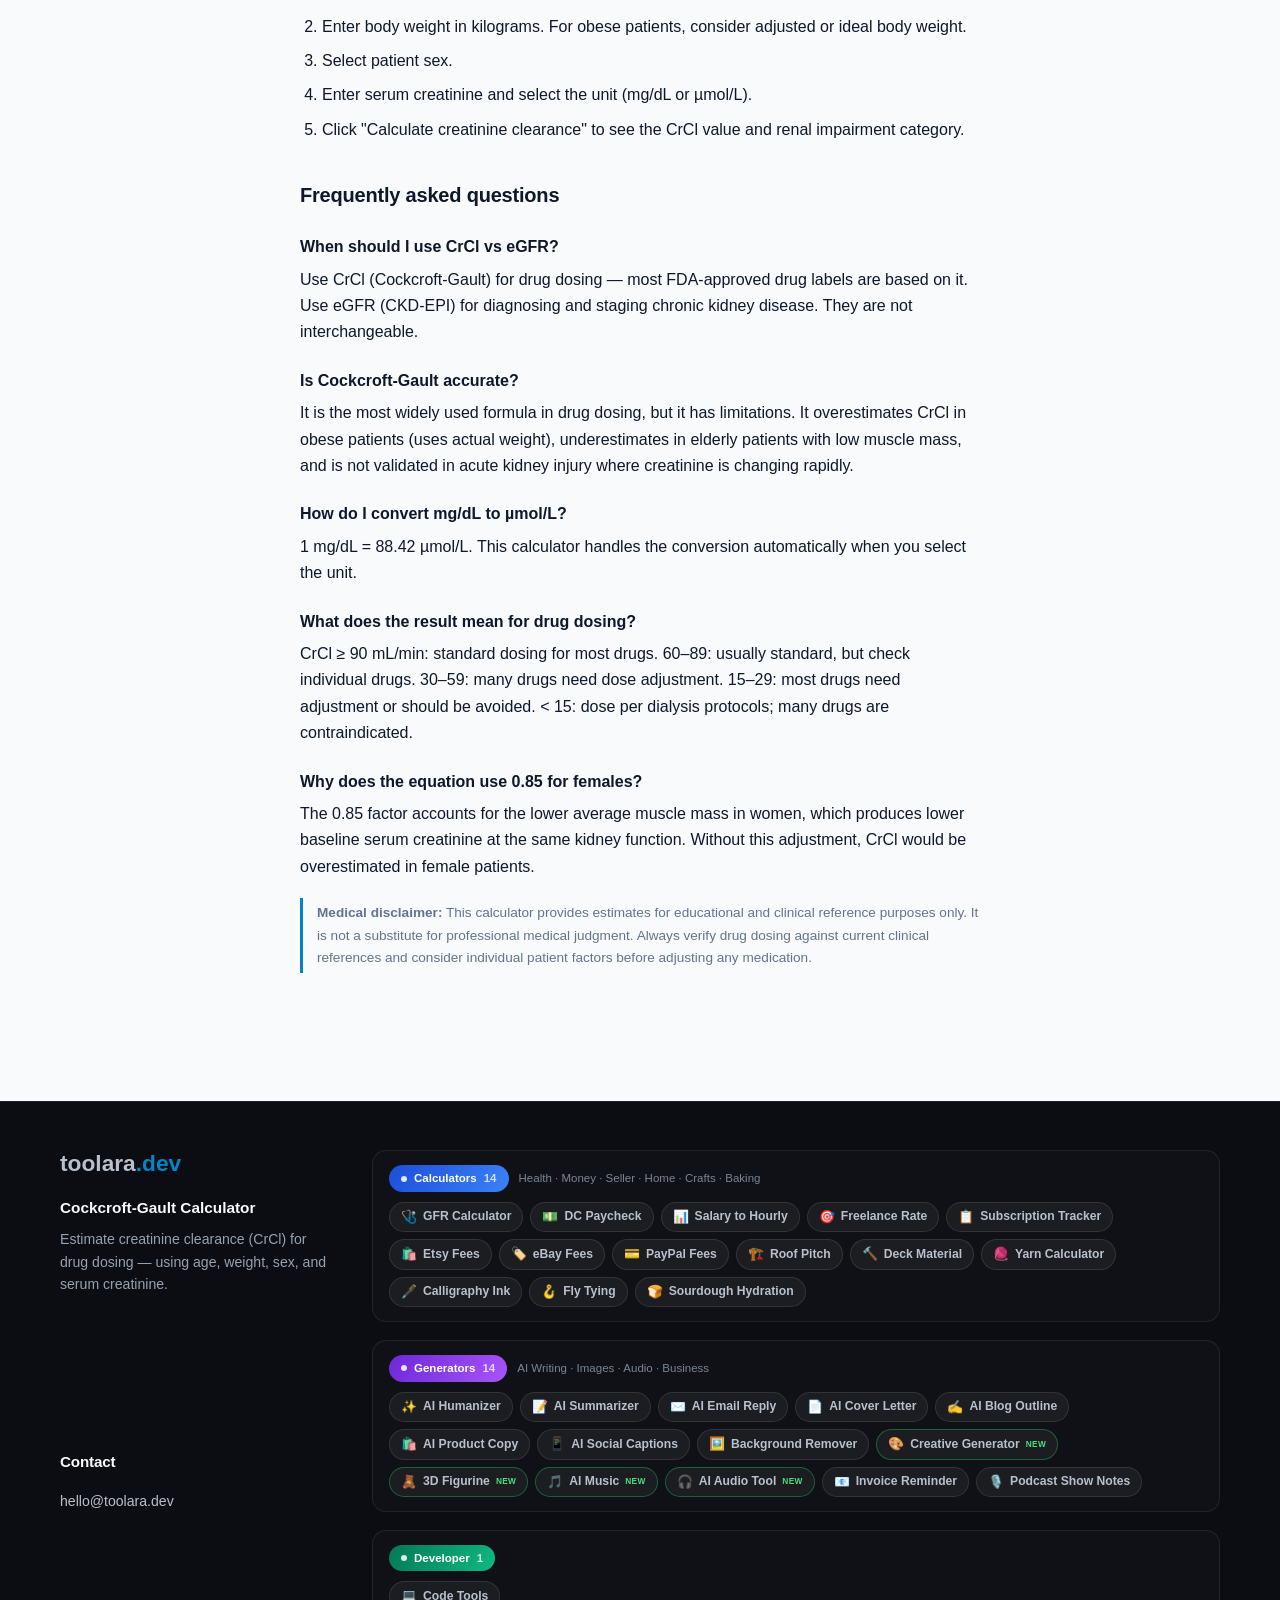
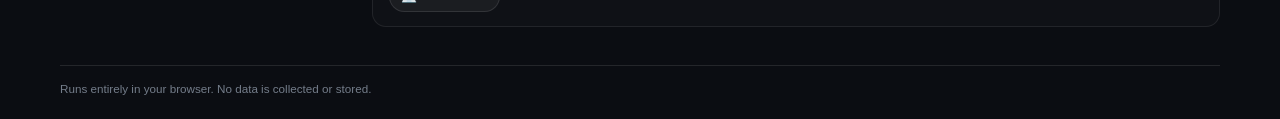
==== commit 247acded: "Update footer tool links to pill cloud style" ====
--- a/index.html
+++ b/index.html
@@ -52,7 +52,25 @@
 .site-footer-column:nth-child(2){grid-row:auto!important}.site-footer-column:nth-child(3){grid-column:auto!important;grid-row:auto!important}
 .site-footer-explore{grid-template-columns:repeat(2,minmax(0,1fr))}}
 </style>
-</head>
+<style id="fc-cloud-css">
+.fc-clouds{display:grid;gap:18px}
+.fc-cat{border:1px solid rgba(255,255,255,0.08);border-radius:14px;padding:14px 16px;background:rgba(255,255,255,0.02)}
+.fc-head{display:flex;align-items:center;gap:10px;margin-bottom:10px;flex-wrap:wrap}
+.fc-chip{display:inline-flex;align-items:center;gap:7px;font-size:0.72rem;font-weight:700;color:#fff;padding:4px 12px;border-radius:999px}
+.fc-chip::before{content:"";width:6px;height:6px;border-radius:50%;background:rgba(255,255,255,0.85)}
+.fc-chip.calc{background:linear-gradient(120deg,#1d4ed8,#3b82f6)}
+.fc-chip.gen{background:linear-gradient(120deg,#6d28d9,#a855f7)}
+.fc-chip.dev{background:linear-gradient(120deg,#047857,#10b981)}
+.fc-chip .n{opacity:0.75;font-weight:600}
+.fc-desc{font-size:0.72rem;color:#7c8593}
+.fc-cloud{display:flex;flex-wrap:wrap;gap:7px}
+.fc-cloud a{display:inline-flex;align-items:center;gap:6px;font-size:0.76rem;font-weight:600;color:#c3cad4;background:rgba(255,255,255,0.05);border:1px solid rgba(255,255,255,0.1);border-radius:999px;padding:4px 11px;transition:all 0.15s}
+.fc-cloud a:hover{color:#fff;background:rgba(59,130,246,0.18);border-color:rgba(59,130,246,0.45);text-decoration:none}
+.fc-cloud a .em{font-size:0.8rem}
+.fc-cloud a.fc-new{border-color:rgba(34,197,94,0.4)}
+.fc-cloud a.fc-new::after{content:"NEW";font-size:0.52rem;font-weight:800;letter-spacing:0.04em;color:#4ade80}
+@media(max-width:760px){.fc-cat{padding:12px 12px}}
+</style></head>
 <body>
 <header class="site-header"><div class="site-header-inner"><a class="site-brand" href="/" aria-label="cockcroft-gault-calculator"><span class="site-brand-mark" aria-hidden="true">CG</span><span class="site-brand-name" data-i18n="title"></span></a><nav class="site-nav" aria-label="Site navigation"><select id="langSelect" onchange="setLang(this.value)" aria-label="Language">
       <option value="en">English</option>
@@ -216,7 +234,7 @@
 <p class="site-footer-site-name" data-i18n="title">Cockcroft-Gault Calculator</p>
 <p class="site-footer-description" data-i18n="subtitle">Estimate creatinine clearance (CrCl) for drug dosing — using age, weight, sex, and serum creatinine.</p>
 </section>
-<section class="site-footer-column"><div class="site-footer-explore"><div class="site-footer-group"><h2 class="site-footer-group-title">AI writing</h2><nav class="site-footer-links" aria-label="AI writing sites"><a href="https://humanize.toolara.dev/">AI Humanizer</a><a href="https://summarize.toolara.dev/">AI Summarizer</a><a href="https://emailreply.toolara.dev/">AI Email Reply</a><a href="https://coverletter.toolara.dev/">AI Cover Letter</a><a href="https://blogoutline.toolara.dev/">AI Blog Outline</a><a href="https://productcopy.toolara.dev/">AI Product Copy</a><a href="https://captions.toolara.dev/">AI Social Captions</a></nav></div><div class="site-footer-group"><h2 class="site-footer-group-title">Money &amp; sellers</h2><nav class="site-footer-links" aria-label="Money &amp; sellers sites"><a href="https://dc-pay.toolara.dev/">DC Paycheck</a><a href="https://salary.toolara.dev/">Salary to Hourly</a><a href="https://freelance.toolara.dev/">Freelance Rate</a><a href="https://subscriptions.toolara.dev/">Subscription Tracker</a><a href="https://etsy.toolara.dev/">Etsy Fees</a><a href="https://ebay.toolara.dev/">eBay Fees</a><a href="https://paypal.toolara.dev/">PayPal Fees</a><a href="https://invoices.toolara.dev/">Invoice Reminder</a></nav></div><div class="site-footer-group"><h2 class="site-footer-group-title">Home, health &amp; craft</h2><nav class="site-footer-links" aria-label="Home, health &amp; craft sites"><a href="https://gfr.toolara.dev/">GFR Calculator</a><a href="https://roof.toolara.dev/">Roof Pitch</a><a href="https://deck.toolara.dev/">Deck Material</a><a href="https://yarn.toolara.dev/">Yarn Calculator</a><a href="https://calligraphy.toolara.dev/">Calligraphy Ink</a><a href="https://flytying.toolara.dev/">Fly Tying</a><a href="https://sourdough.toolara.dev/">Sourdough Hydration</a><a href="https://devtools.toolara.dev/">Code Tools</a></nav></div><div class="site-footer-group"><h2 class="site-footer-group-title">Images &amp; creative</h2><nav class="site-footer-links" aria-label="Images &amp; creative sites"><a href="https://background.toolara.dev/">Background Remover</a><a href="https://creative.toolara.dev/">Creative Generator</a><a href="https://figurine.toolara.dev/">3D Figurine</a></nav></div><div class="site-footer-group"><h2 class="site-footer-group-title">Music &amp; audio</h2><nav class="site-footer-links" aria-label="Music &amp; audio sites"><a href="https://music.toolara.dev/">Toolara Music</a><a href="https://audio.toolara.dev/">AI Audio Tool</a><a href="https://podcast.toolara.dev/">Podcast Show Notes</a></nav></div></div></section>
+<section class="site-footer-column"><div class="fc-clouds"><div class="fc-cat"><div class="fc-head"><span class="fc-chip calc">Calculators <span class="n">14</span></span><span class="fc-desc">Health · Money · Seller · Home · Crafts · Baking</span></div><div class="fc-cloud"><a href="https://gfr.toolara.dev/"><span class="em">🩺</span>GFR Calculator</a><a href="https://dc-pay.toolara.dev/"><span class="em">💵</span>DC Paycheck</a><a href="https://salary.toolara.dev/"><span class="em">📊</span>Salary to Hourly</a><a href="https://freelance.toolara.dev/"><span class="em">🎯</span>Freelance Rate</a><a href="https://subscriptions.toolara.dev/"><span class="em">📋</span>Subscription Tracker</a><a href="https://etsy.toolara.dev/"><span class="em">🛍️</span>Etsy Fees</a><a href="https://ebay.toolara.dev/"><span class="em">🏷️</span>eBay Fees</a><a href="https://paypal.toolara.dev/"><span class="em">💳</span>PayPal Fees</a><a href="https://roof.toolara.dev/"><span class="em">🏗️</span>Roof Pitch</a><a href="https://deck.toolara.dev/"><span class="em">🔨</span>Deck Material</a><a href="https://yarn.toolara.dev/"><span class="em">🧶</span>Yarn Calculator</a><a href="https://calligraphy.toolara.dev/"><span class="em">🖋️</span>Calligraphy Ink</a><a href="https://flytying.toolara.dev/"><span class="em">🪝</span>Fly Tying</a><a href="https://sourdough.toolara.dev/"><span class="em">🍞</span>Sourdough Hydration</a></div></div><div class="fc-cat"><div class="fc-head"><span class="fc-chip gen">Generators <span class="n">14</span></span><span class="fc-desc">AI Writing · Images · Audio · Business</span></div><div class="fc-cloud"><a href="https://humanize.toolara.dev/"><span class="em">✨</span>AI Humanizer</a><a href="https://summarize.toolara.dev/"><span class="em">📝</span>AI Summarizer</a><a href="https://emailreply.toolara.dev/"><span class="em">✉️</span>AI Email Reply</a><a href="https://coverletter.toolara.dev/"><span class="em">📄</span>AI Cover Letter</a><a href="https://blogoutline.toolara.dev/"><span class="em">✍️</span>AI Blog Outline</a><a href="https://productcopy.toolara.dev/"><span class="em">🛍️</span>AI Product Copy</a><a href="https://captions.toolara.dev/"><span class="em">📱</span>AI Social Captions</a><a href="https://background.toolara.dev/"><span class="em">🖼️</span>Background Remover</a><a href="https://creative.toolara.dev/" class="fc-new"><span class="em">🎨</span>Creative Generator</a><a href="https://figurine.toolara.dev/" class="fc-new"><span class="em">🧸</span>3D Figurine</a><a href="https://music.toolara.dev/" class="fc-new"><span class="em">🎵</span>AI Music</a><a href="https://audio.toolara.dev/" class="fc-new"><span class="em">🎧</span>AI Audio Tool</a><a href="https://invoices.toolara.dev/"><span class="em">📧</span>Invoice Reminder</a><a href="https://podcast.toolara.dev/"><span class="em">🎙️</span>Podcast Show Notes</a></div></div><div class="fc-cat"><div class="fc-head"><span class="fc-chip dev">Developer <span class="n">1</span></span></div><div class="fc-cloud"><a href="https://devtools.toolara.dev/"><span class="em">💻</span>Code Tools</a></div></div></div></section>
 <section class="site-footer-column"><h2 class="site-footer-heading">Contact</h2><p class="site-footer-contact"><a href="mailto:hello@toolara.dev">hello@toolara.dev</a></p></section>
 </div>
 <div class="site-footer-bottom"><p class="site-footer-privacy" data-i18n="footer">Runs entirely in your browser. No data is collected or stored.</p></div>
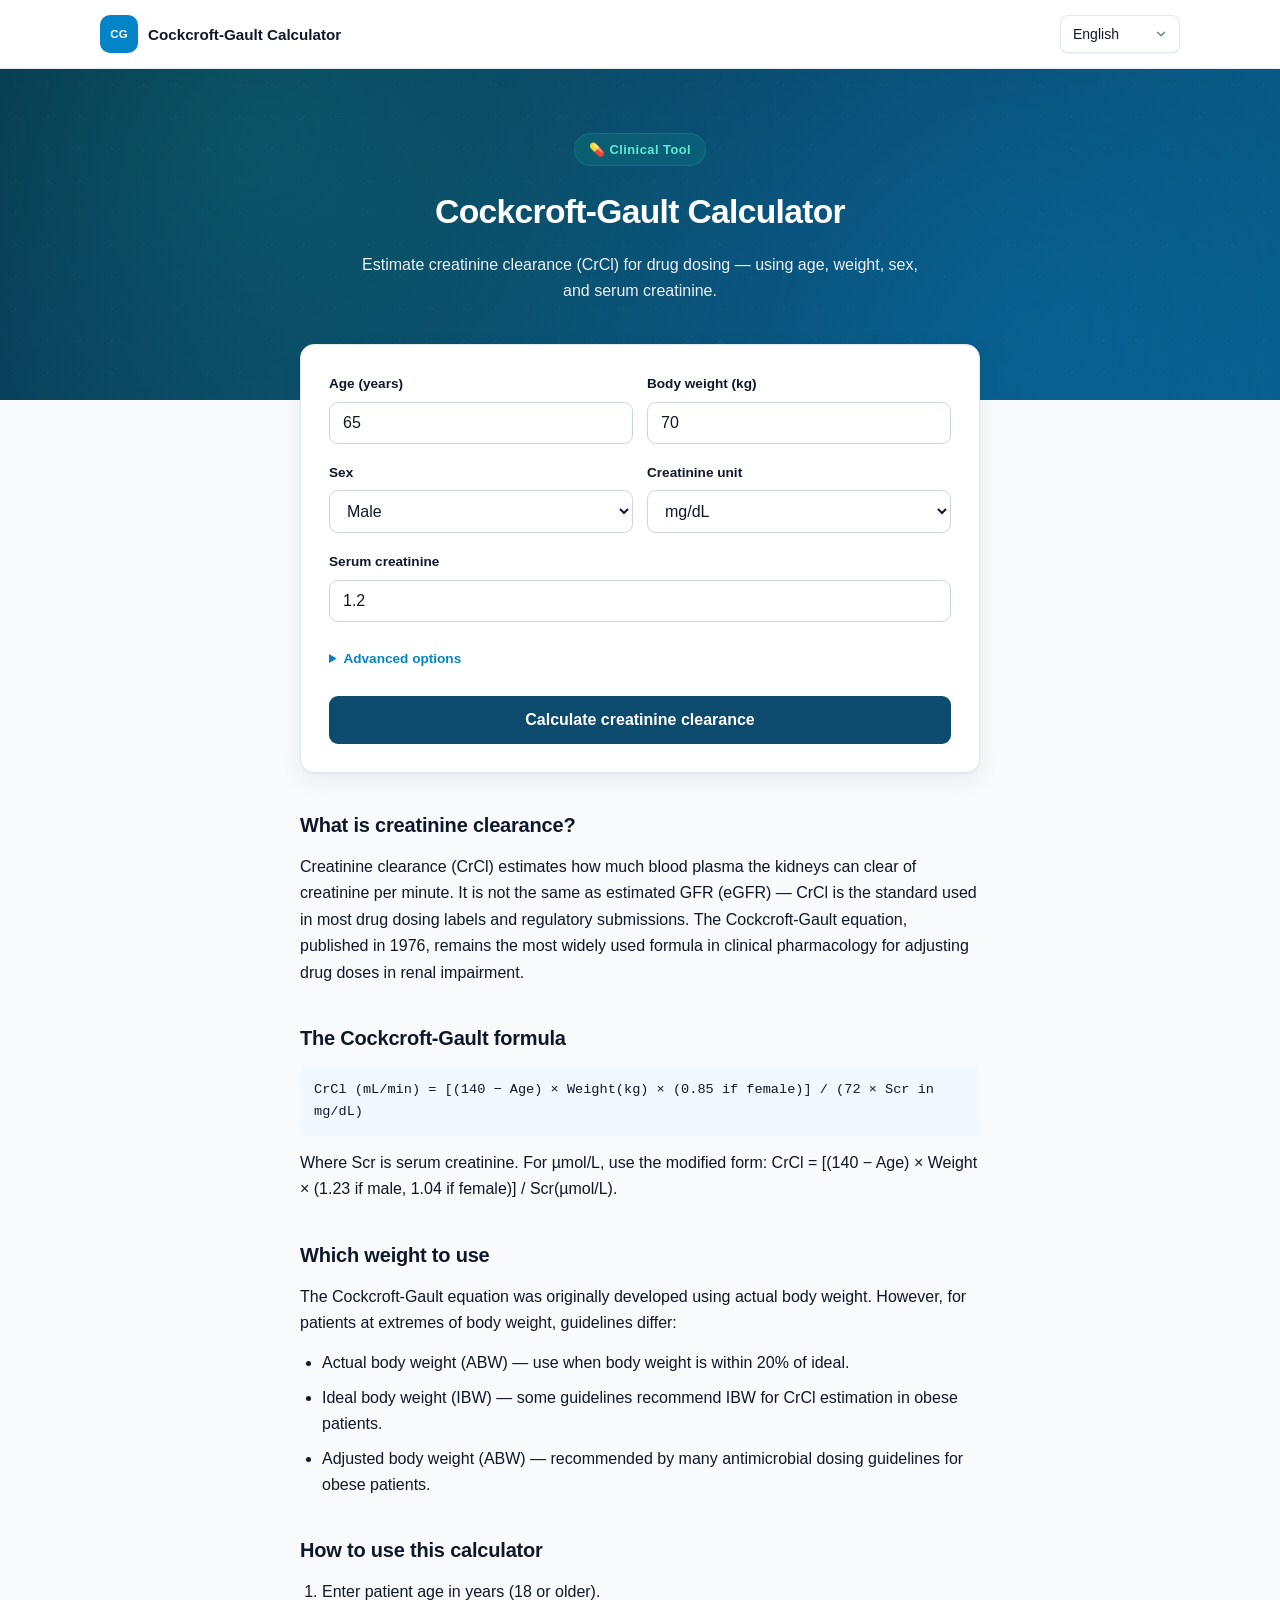
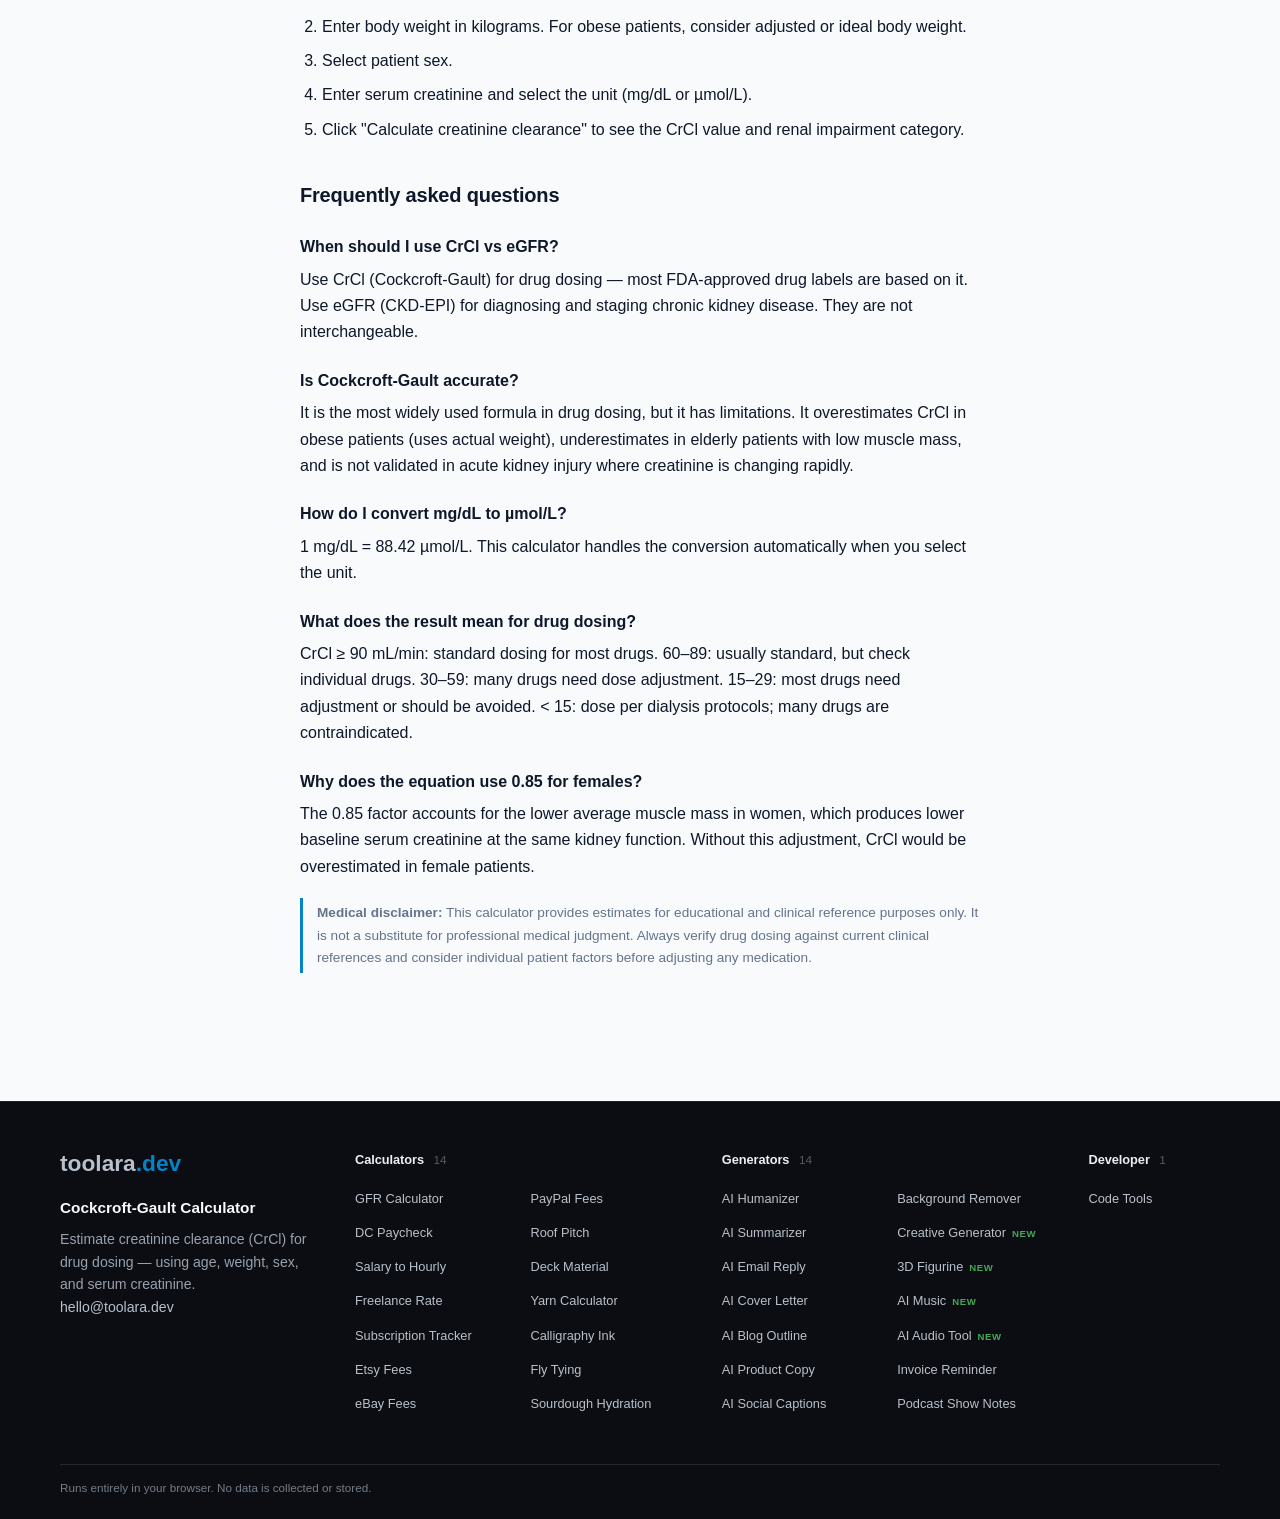
==== commit 5ae8f6b4: "Restyle footer tool links as plain text columns" ====
--- a/index.html
+++ b/index.html
@@ -53,23 +53,21 @@
 .site-footer-explore{grid-template-columns:repeat(2,minmax(0,1fr))}}
 </style>
 <style id="fc-cloud-css">
-.fc-clouds{display:grid;gap:18px}
-.fc-cat{border:1px solid rgba(255,255,255,0.08);border-radius:14px;padding:14px 16px;background:rgba(255,255,255,0.02)}
-.fc-head{display:flex;align-items:center;gap:10px;margin-bottom:10px;flex-wrap:wrap}
-.fc-chip{display:inline-flex;align-items:center;gap:7px;font-size:0.72rem;font-weight:700;color:#fff;padding:4px 12px;border-radius:999px}
-.fc-chip::before{content:"";width:6px;height:6px;border-radius:50%;background:rgba(255,255,255,0.85)}
-.fc-chip.calc{background:linear-gradient(120deg,#1d4ed8,#3b82f6)}
-.fc-chip.gen{background:linear-gradient(120deg,#6d28d9,#a855f7)}
-.fc-chip.dev{background:linear-gradient(120deg,#047857,#10b981)}
-.fc-chip .n{opacity:0.75;font-weight:600}
-.fc-desc{font-size:0.72rem;color:#7c8593}
-.fc-cloud{display:flex;flex-wrap:wrap;gap:7px}
-.fc-cloud a{display:inline-flex;align-items:center;gap:6px;font-size:0.76rem;font-weight:600;color:#c3cad4;background:rgba(255,255,255,0.05);border:1px solid rgba(255,255,255,0.1);border-radius:999px;padding:4px 11px;transition:all 0.15s}
-.fc-cloud a:hover{color:#fff;background:rgba(59,130,246,0.18);border-color:rgba(59,130,246,0.45);text-decoration:none}
-.fc-cloud a .em{font-size:0.8rem}
-.fc-cloud a.fc-new{border-color:rgba(34,197,94,0.4)}
-.fc-cloud a.fc-new::after{content:"NEW";font-size:0.52rem;font-weight:800;letter-spacing:0.04em;color:#4ade80}
-@media(max-width:760px){.fc-cat{padding:12px 12px}}
+/* Footer tool columns - Linear style (design v3-A) */
+.site-footer-grid{grid-template-columns:1.05fr 1.35fr 1.35fr 0.55fr !important;gap:44px !important}
+/* 覆盖子站旧版 nth-child 网格定位残留 */
+.site-footer .site-footer-column:nth-child(2),.site-footer .site-footer-column:nth-child(3),.site-footer .site-footer-column:nth-child(4){grid-row:auto !important;grid-column:auto !important;display:block !important}
+.site-footer .fa-h4{font-size:0.8rem;font-weight:600;color:#eceef0;margin:0 0 16px;letter-spacing:-0.005em}
+.site-footer .fa-h4 .n{color:#565b63;font-weight:500;margin-left:6px;font-size:0.74rem}
+.site-footer ul.fa-list{list-style:none;margin:0;padding:0;columns:2;column-gap:28px}
+.site-footer ul.fa-list.single{columns:1}
+.site-footer ul.fa-list li{margin-bottom:11px;break-inside:avoid}
+.site-footer ul.fa-list a{font-size:0.8rem;color:#83898f;text-decoration:none;transition:color 0.12s;white-space:nowrap}
+.site-footer ul.fa-list a:hover{color:#f0f2f4}
+.site-footer ul.fa-list a .fa-new{color:#46a758;font-size:0.6rem;font-weight:700;letter-spacing:0.06em;margin-left:6px}
+.site-footer .fa-contact{margin-top:18px}
+@media(max-width:960px){.site-footer-grid{grid-template-columns:1fr 1fr !important;gap:32px !important}}
+@media(max-width:640px){.site-footer-grid{grid-template-columns:1fr !important;gap:26px !important}}
 </style></head>
 <body>
 <header class="site-header"><div class="site-header-inner"><a class="site-brand" href="/" aria-label="cockcroft-gault-calculator"><span class="site-brand-mark" aria-hidden="true">CG</span><span class="site-brand-name" data-i18n="title"></span></a><nav class="site-nav" aria-label="Site navigation"><select id="langSelect" onchange="setLang(this.value)" aria-label="Language">
@@ -228,15 +226,11 @@
 
 <footer class="footer site-footer">
 <div class="site-footer-inner">
-<div class="site-footer-grid">
-<section class="site-footer-column">
+<div class="site-footer-grid"><section class="site-footer-column">
 <a class="site-footer-wordmark" href="https://toolara.dev/" aria-label="toolara.dev">toolara<span class="tld">.dev</span></a>
 <p class="site-footer-site-name" data-i18n="title">Cockcroft-Gault Calculator</p>
 <p class="site-footer-description" data-i18n="subtitle">Estimate creatinine clearance (CrCl) for drug dosing — using age, weight, sex, and serum creatinine.</p>
-</section>
-<section class="site-footer-column"><div class="fc-clouds"><div class="fc-cat"><div class="fc-head"><span class="fc-chip calc">Calculators <span class="n">14</span></span><span class="fc-desc">Health · Money · Seller · Home · Crafts · Baking</span></div><div class="fc-cloud"><a href="https://gfr.toolara.dev/"><span class="em">🩺</span>GFR Calculator</a><a href="https://dc-pay.toolara.dev/"><span class="em">💵</span>DC Paycheck</a><a href="https://salary.toolara.dev/"><span class="em">📊</span>Salary to Hourly</a><a href="https://freelance.toolara.dev/"><span class="em">🎯</span>Freelance Rate</a><a href="https://subscriptions.toolara.dev/"><span class="em">📋</span>Subscription Tracker</a><a href="https://etsy.toolara.dev/"><span class="em">🛍️</span>Etsy Fees</a><a href="https://ebay.toolara.dev/"><span class="em">🏷️</span>eBay Fees</a><a href="https://paypal.toolara.dev/"><span class="em">💳</span>PayPal Fees</a><a href="https://roof.toolara.dev/"><span class="em">🏗️</span>Roof Pitch</a><a href="https://deck.toolara.dev/"><span class="em">🔨</span>Deck Material</a><a href="https://yarn.toolara.dev/"><span class="em">🧶</span>Yarn Calculator</a><a href="https://calligraphy.toolara.dev/"><span class="em">🖋️</span>Calligraphy Ink</a><a href="https://flytying.toolara.dev/"><span class="em">🪝</span>Fly Tying</a><a href="https://sourdough.toolara.dev/"><span class="em">🍞</span>Sourdough Hydration</a></div></div><div class="fc-cat"><div class="fc-head"><span class="fc-chip gen">Generators <span class="n">14</span></span><span class="fc-desc">AI Writing · Images · Audio · Business</span></div><div class="fc-cloud"><a href="https://humanize.toolara.dev/"><span class="em">✨</span>AI Humanizer</a><a href="https://summarize.toolara.dev/"><span class="em">📝</span>AI Summarizer</a><a href="https://emailreply.toolara.dev/"><span class="em">✉️</span>AI Email Reply</a><a href="https://coverletter.toolara.dev/"><span class="em">📄</span>AI Cover Letter</a><a href="https://blogoutline.toolara.dev/"><span class="em">✍️</span>AI Blog Outline</a><a href="https://productcopy.toolara.dev/"><span class="em">🛍️</span>AI Product Copy</a><a href="https://captions.toolara.dev/"><span class="em">📱</span>AI Social Captions</a><a href="https://background.toolara.dev/"><span class="em">🖼️</span>Background Remover</a><a href="https://creative.toolara.dev/" class="fc-new"><span class="em">🎨</span>Creative Generator</a><a href="https://figurine.toolara.dev/" class="fc-new"><span class="em">🧸</span>3D Figurine</a><a href="https://music.toolara.dev/" class="fc-new"><span class="em">🎵</span>AI Music</a><a href="https://audio.toolara.dev/" class="fc-new"><span class="em">🎧</span>AI Audio Tool</a><a href="https://invoices.toolara.dev/"><span class="em">📧</span>Invoice Reminder</a><a href="https://podcast.toolara.dev/"><span class="em">🎙️</span>Podcast Show Notes</a></div></div><div class="fc-cat"><div class="fc-head"><span class="fc-chip dev">Developer <span class="n">1</span></span></div><div class="fc-cloud"><a href="https://devtools.toolara.dev/"><span class="em">💻</span>Code Tools</a></div></div></div></section>
-<section class="site-footer-column"><h2 class="site-footer-heading">Contact</h2><p class="site-footer-contact"><a href="mailto:hello@toolara.dev">hello@toolara.dev</a></p></section>
-</div>
+<p class="site-footer-contact fa-contact"><a href="mailto:hello@toolara.dev">hello@toolara.dev</a></p></section><section class="site-footer-column"><h4 class="fa-h4">Calculators <span class="n">14</span></h4><ul class="fa-list"><li><a href="https://gfr.toolara.dev/">GFR Calculator</a></li><li><a href="https://dc-pay.toolara.dev/">DC Paycheck</a></li><li><a href="https://salary.toolara.dev/">Salary to Hourly</a></li><li><a href="https://freelance.toolara.dev/">Freelance Rate</a></li><li><a href="https://subscriptions.toolara.dev/">Subscription Tracker</a></li><li><a href="https://etsy.toolara.dev/">Etsy Fees</a></li><li><a href="https://ebay.toolara.dev/">eBay Fees</a></li><li><a href="https://paypal.toolara.dev/">PayPal Fees</a></li><li><a href="https://roof.toolara.dev/">Roof Pitch</a></li><li><a href="https://deck.toolara.dev/">Deck Material</a></li><li><a href="https://yarn.toolara.dev/">Yarn Calculator</a></li><li><a href="https://calligraphy.toolara.dev/">Calligraphy Ink</a></li><li><a href="https://flytying.toolara.dev/">Fly Tying</a></li><li><a href="https://sourdough.toolara.dev/">Sourdough Hydration</a></li></ul></section><section class="site-footer-column"><h4 class="fa-h4">Generators <span class="n">14</span></h4><ul class="fa-list"><li><a href="https://humanize.toolara.dev/">AI Humanizer</a></li><li><a href="https://summarize.toolara.dev/">AI Summarizer</a></li><li><a href="https://emailreply.toolara.dev/">AI Email Reply</a></li><li><a href="https://coverletter.toolara.dev/">AI Cover Letter</a></li><li><a href="https://blogoutline.toolara.dev/">AI Blog Outline</a></li><li><a href="https://productcopy.toolara.dev/">AI Product Copy</a></li><li><a href="https://captions.toolara.dev/">AI Social Captions</a></li><li><a href="https://background.toolara.dev/">Background Remover</a></li><li><a href="https://creative.toolara.dev/">Creative Generator<span class="fa-new">NEW</span></a></li><li><a href="https://figurine.toolara.dev/">3D Figurine<span class="fa-new">NEW</span></a></li><li><a href="https://music.toolara.dev/">AI Music<span class="fa-new">NEW</span></a></li><li><a href="https://audio.toolara.dev/">AI Audio Tool<span class="fa-new">NEW</span></a></li><li><a href="https://invoices.toolara.dev/">Invoice Reminder</a></li><li><a href="https://podcast.toolara.dev/">Podcast Show Notes</a></li></ul></section><section class="site-footer-column"><h4 class="fa-h4">Developer <span class="n">1</span></h4><ul class="fa-list single"><li><a href="https://devtools.toolara.dev/">Code Tools</a></li></ul></section></div>
 <div class="site-footer-bottom"><p class="site-footer-privacy" data-i18n="footer">Runs entirely in your browser. No data is collected or stored.</p></div>
 </div>
 </footer>
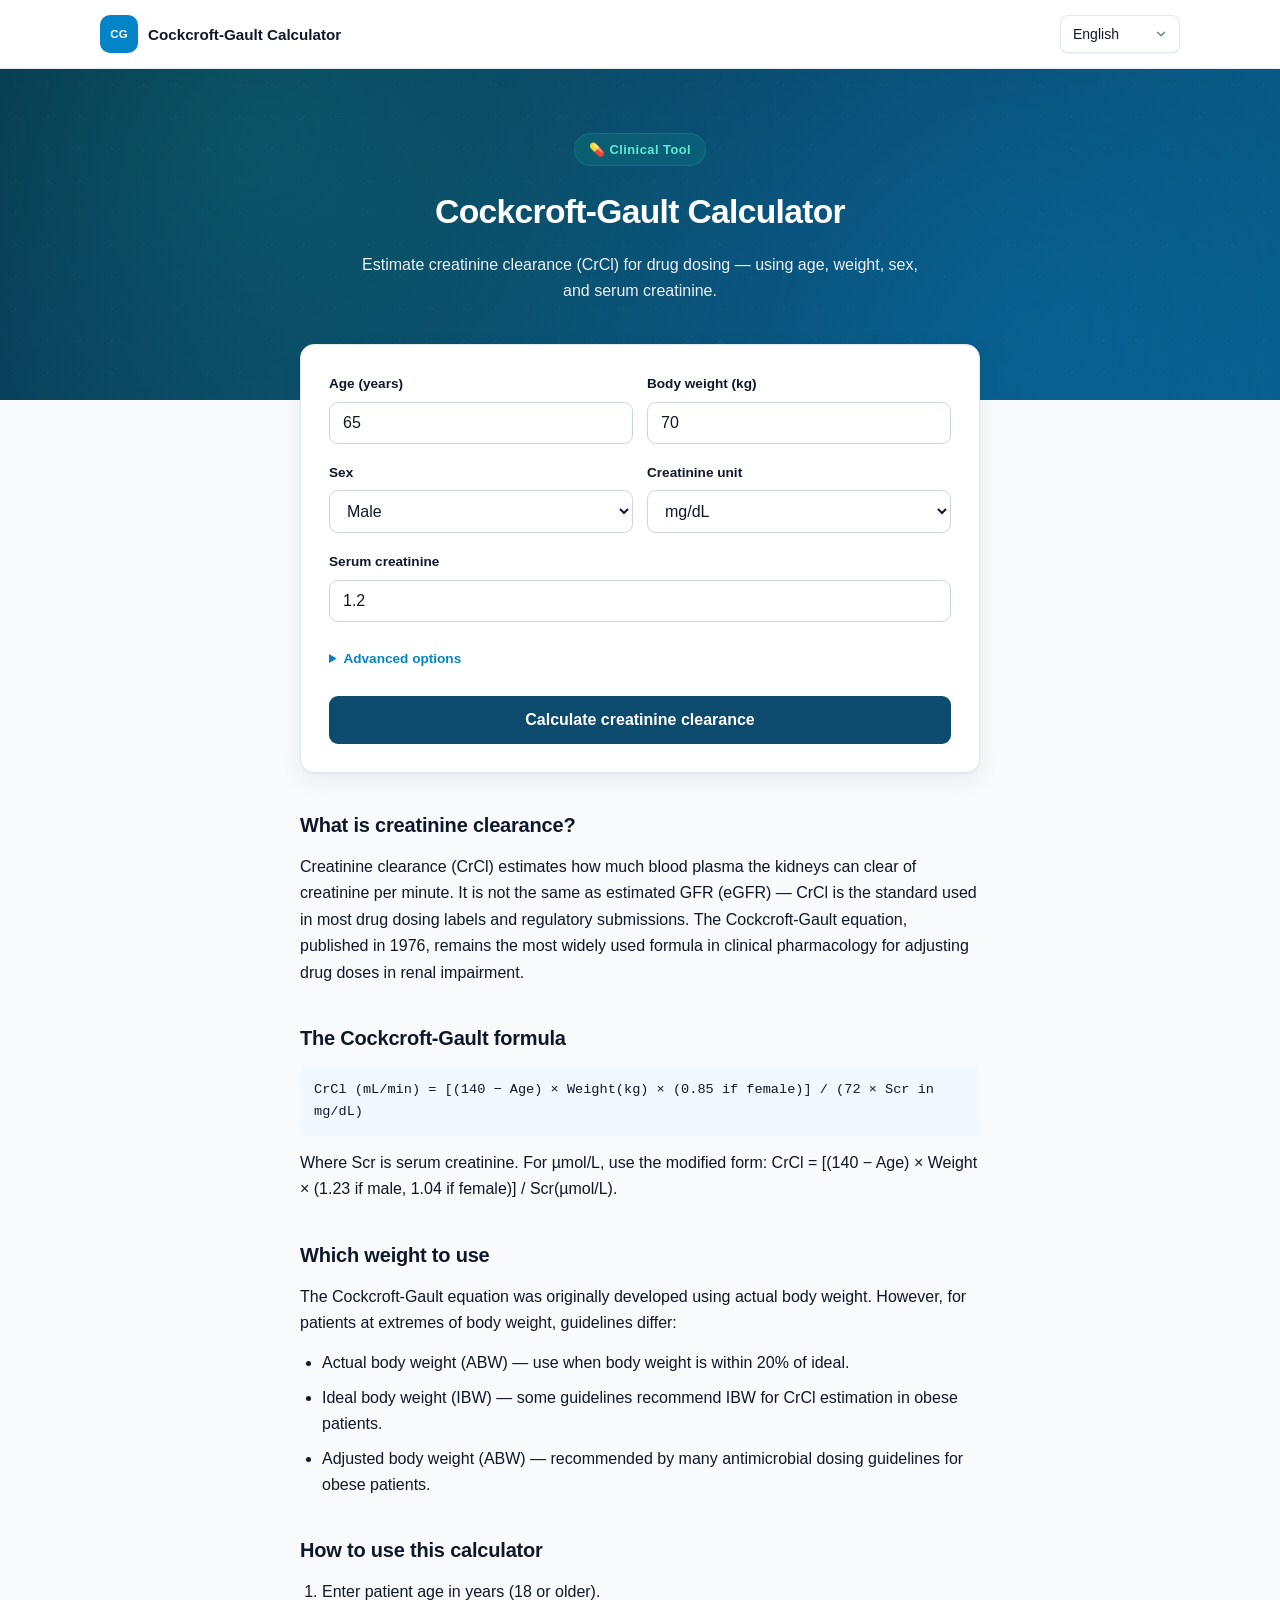
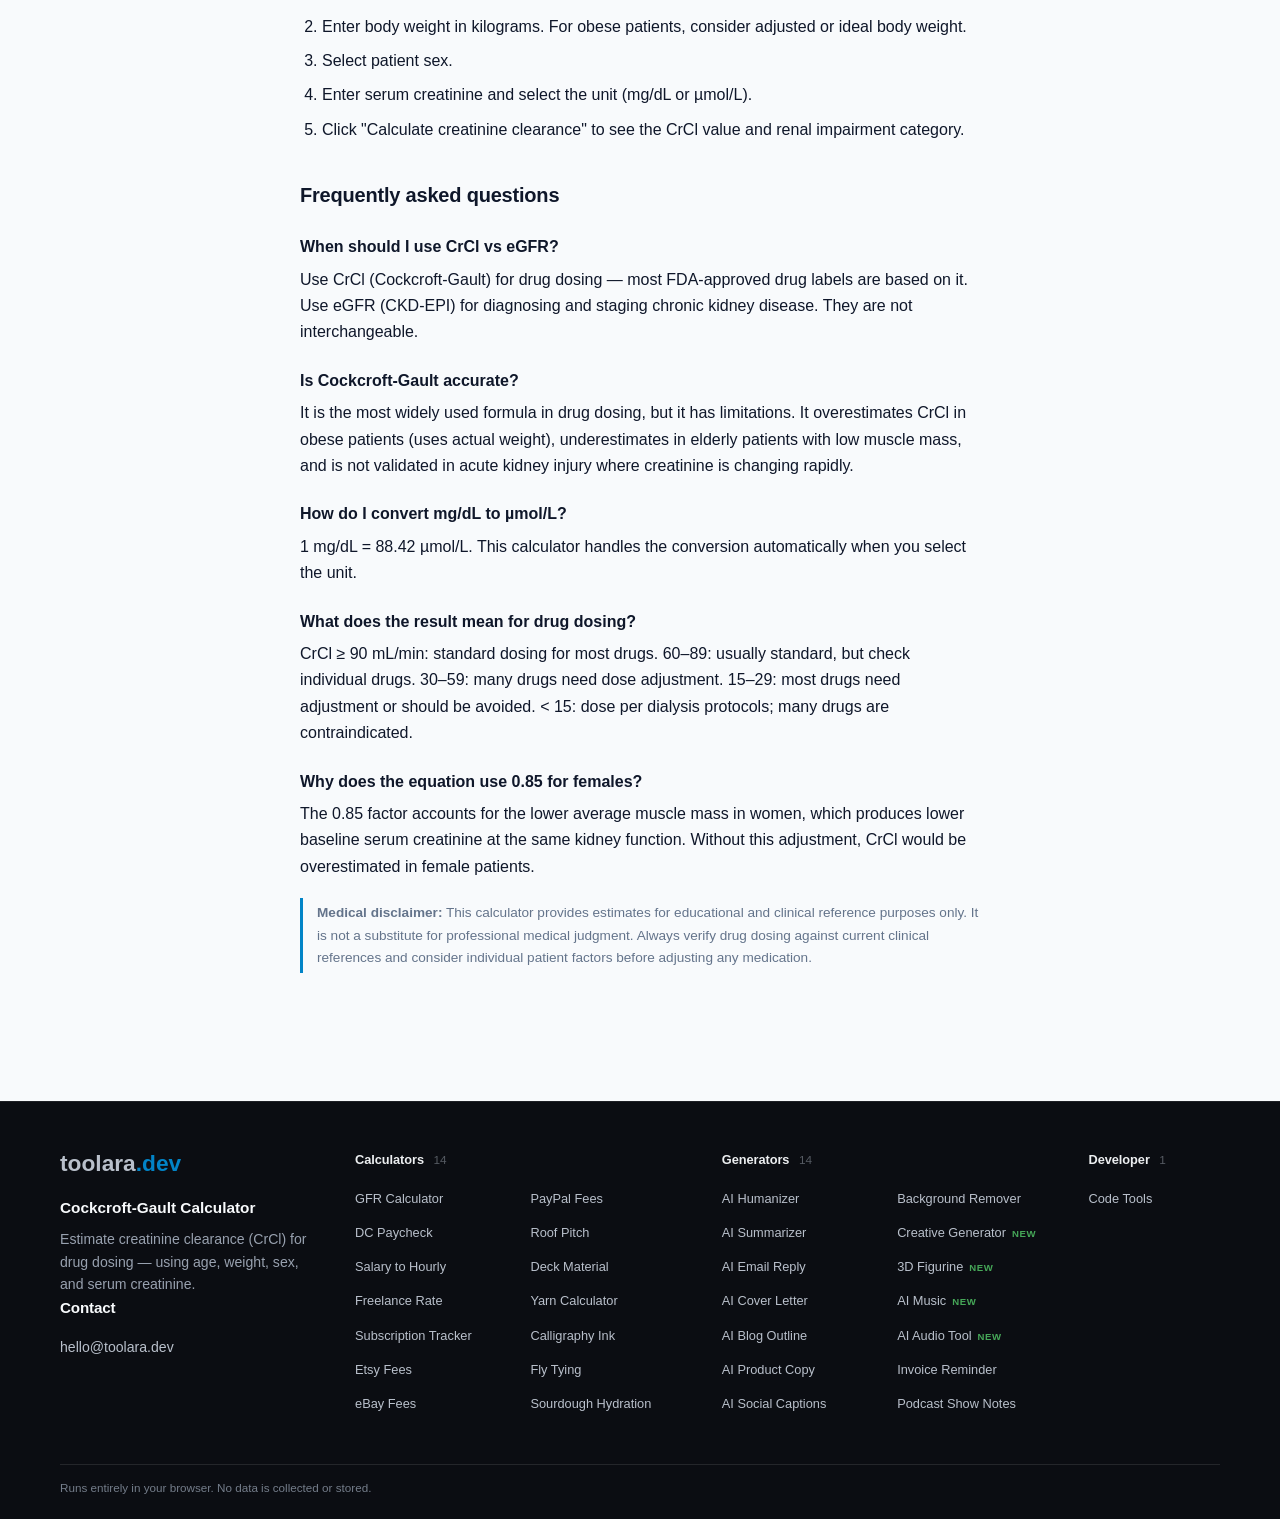
==== commit cb0a4432: "Add Contact heading to footer brand column" ====
--- a/index.html
+++ b/index.html
@@ -230,7 +230,7 @@
 <a class="site-footer-wordmark" href="https://toolara.dev/" aria-label="toolara.dev">toolara<span class="tld">.dev</span></a>
 <p class="site-footer-site-name" data-i18n="title">Cockcroft-Gault Calculator</p>
 <p class="site-footer-description" data-i18n="subtitle">Estimate creatinine clearance (CrCl) for drug dosing — using age, weight, sex, and serum creatinine.</p>
-<p class="site-footer-contact fa-contact"><a href="mailto:hello@toolara.dev">hello@toolara.dev</a></p></section><section class="site-footer-column"><h4 class="fa-h4">Calculators <span class="n">14</span></h4><ul class="fa-list"><li><a href="https://gfr.toolara.dev/">GFR Calculator</a></li><li><a href="https://dc-pay.toolara.dev/">DC Paycheck</a></li><li><a href="https://salary.toolara.dev/">Salary to Hourly</a></li><li><a href="https://freelance.toolara.dev/">Freelance Rate</a></li><li><a href="https://subscriptions.toolara.dev/">Subscription Tracker</a></li><li><a href="https://etsy.toolara.dev/">Etsy Fees</a></li><li><a href="https://ebay.toolara.dev/">eBay Fees</a></li><li><a href="https://paypal.toolara.dev/">PayPal Fees</a></li><li><a href="https://roof.toolara.dev/">Roof Pitch</a></li><li><a href="https://deck.toolara.dev/">Deck Material</a></li><li><a href="https://yarn.toolara.dev/">Yarn Calculator</a></li><li><a href="https://calligraphy.toolara.dev/">Calligraphy Ink</a></li><li><a href="https://flytying.toolara.dev/">Fly Tying</a></li><li><a href="https://sourdough.toolara.dev/">Sourdough Hydration</a></li></ul></section><section class="site-footer-column"><h4 class="fa-h4">Generators <span class="n">14</span></h4><ul class="fa-list"><li><a href="https://humanize.toolara.dev/">AI Humanizer</a></li><li><a href="https://summarize.toolara.dev/">AI Summarizer</a></li><li><a href="https://emailreply.toolara.dev/">AI Email Reply</a></li><li><a href="https://coverletter.toolara.dev/">AI Cover Letter</a></li><li><a href="https://blogoutline.toolara.dev/">AI Blog Outline</a></li><li><a href="https://productcopy.toolara.dev/">AI Product Copy</a></li><li><a href="https://captions.toolara.dev/">AI Social Captions</a></li><li><a href="https://background.toolara.dev/">Background Remover</a></li><li><a href="https://creative.toolara.dev/">Creative Generator<span class="fa-new">NEW</span></a></li><li><a href="https://figurine.toolara.dev/">3D Figurine<span class="fa-new">NEW</span></a></li><li><a href="https://music.toolara.dev/">AI Music<span class="fa-new">NEW</span></a></li><li><a href="https://audio.toolara.dev/">AI Audio Tool<span class="fa-new">NEW</span></a></li><li><a href="https://invoices.toolara.dev/">Invoice Reminder</a></li><li><a href="https://podcast.toolara.dev/">Podcast Show Notes</a></li></ul></section><section class="site-footer-column"><h4 class="fa-h4">Developer <span class="n">1</span></h4><ul class="fa-list single"><li><a href="https://devtools.toolara.dev/">Code Tools</a></li></ul></section></div>
+<h2 class="site-footer-heading" style="margin-top:22px">Contact</h2><p class="site-footer-contact fa-contact"><a href="mailto:hello@toolara.dev">hello@toolara.dev</a></p></section><section class="site-footer-column"><h4 class="fa-h4">Calculators <span class="n">14</span></h4><ul class="fa-list"><li><a href="https://gfr.toolara.dev/">GFR Calculator</a></li><li><a href="https://dc-pay.toolara.dev/">DC Paycheck</a></li><li><a href="https://salary.toolara.dev/">Salary to Hourly</a></li><li><a href="https://freelance.toolara.dev/">Freelance Rate</a></li><li><a href="https://subscriptions.toolara.dev/">Subscription Tracker</a></li><li><a href="https://etsy.toolara.dev/">Etsy Fees</a></li><li><a href="https://ebay.toolara.dev/">eBay Fees</a></li><li><a href="https://paypal.toolara.dev/">PayPal Fees</a></li><li><a href="https://roof.toolara.dev/">Roof Pitch</a></li><li><a href="https://deck.toolara.dev/">Deck Material</a></li><li><a href="https://yarn.toolara.dev/">Yarn Calculator</a></li><li><a href="https://calligraphy.toolara.dev/">Calligraphy Ink</a></li><li><a href="https://flytying.toolara.dev/">Fly Tying</a></li><li><a href="https://sourdough.toolara.dev/">Sourdough Hydration</a></li></ul></section><section class="site-footer-column"><h4 class="fa-h4">Generators <span class="n">14</span></h4><ul class="fa-list"><li><a href="https://humanize.toolara.dev/">AI Humanizer</a></li><li><a href="https://summarize.toolara.dev/">AI Summarizer</a></li><li><a href="https://emailreply.toolara.dev/">AI Email Reply</a></li><li><a href="https://coverletter.toolara.dev/">AI Cover Letter</a></li><li><a href="https://blogoutline.toolara.dev/">AI Blog Outline</a></li><li><a href="https://productcopy.toolara.dev/">AI Product Copy</a></li><li><a href="https://captions.toolara.dev/">AI Social Captions</a></li><li><a href="https://background.toolara.dev/">Background Remover</a></li><li><a href="https://creative.toolara.dev/">Creative Generator<span class="fa-new">NEW</span></a></li><li><a href="https://figurine.toolara.dev/">3D Figurine<span class="fa-new">NEW</span></a></li><li><a href="https://music.toolara.dev/">AI Music<span class="fa-new">NEW</span></a></li><li><a href="https://audio.toolara.dev/">AI Audio Tool<span class="fa-new">NEW</span></a></li><li><a href="https://invoices.toolara.dev/">Invoice Reminder</a></li><li><a href="https://podcast.toolara.dev/">Podcast Show Notes</a></li></ul></section><section class="site-footer-column"><h4 class="fa-h4">Developer <span class="n">1</span></h4><ul class="fa-list single"><li><a href="https://devtools.toolara.dev/">Code Tools</a></li></ul></section></div>
 <div class="site-footer-bottom"><p class="site-footer-privacy" data-i18n="footer">Runs entirely in your browser. No data is collected or stored.</p></div>
 </div>
 </footer>
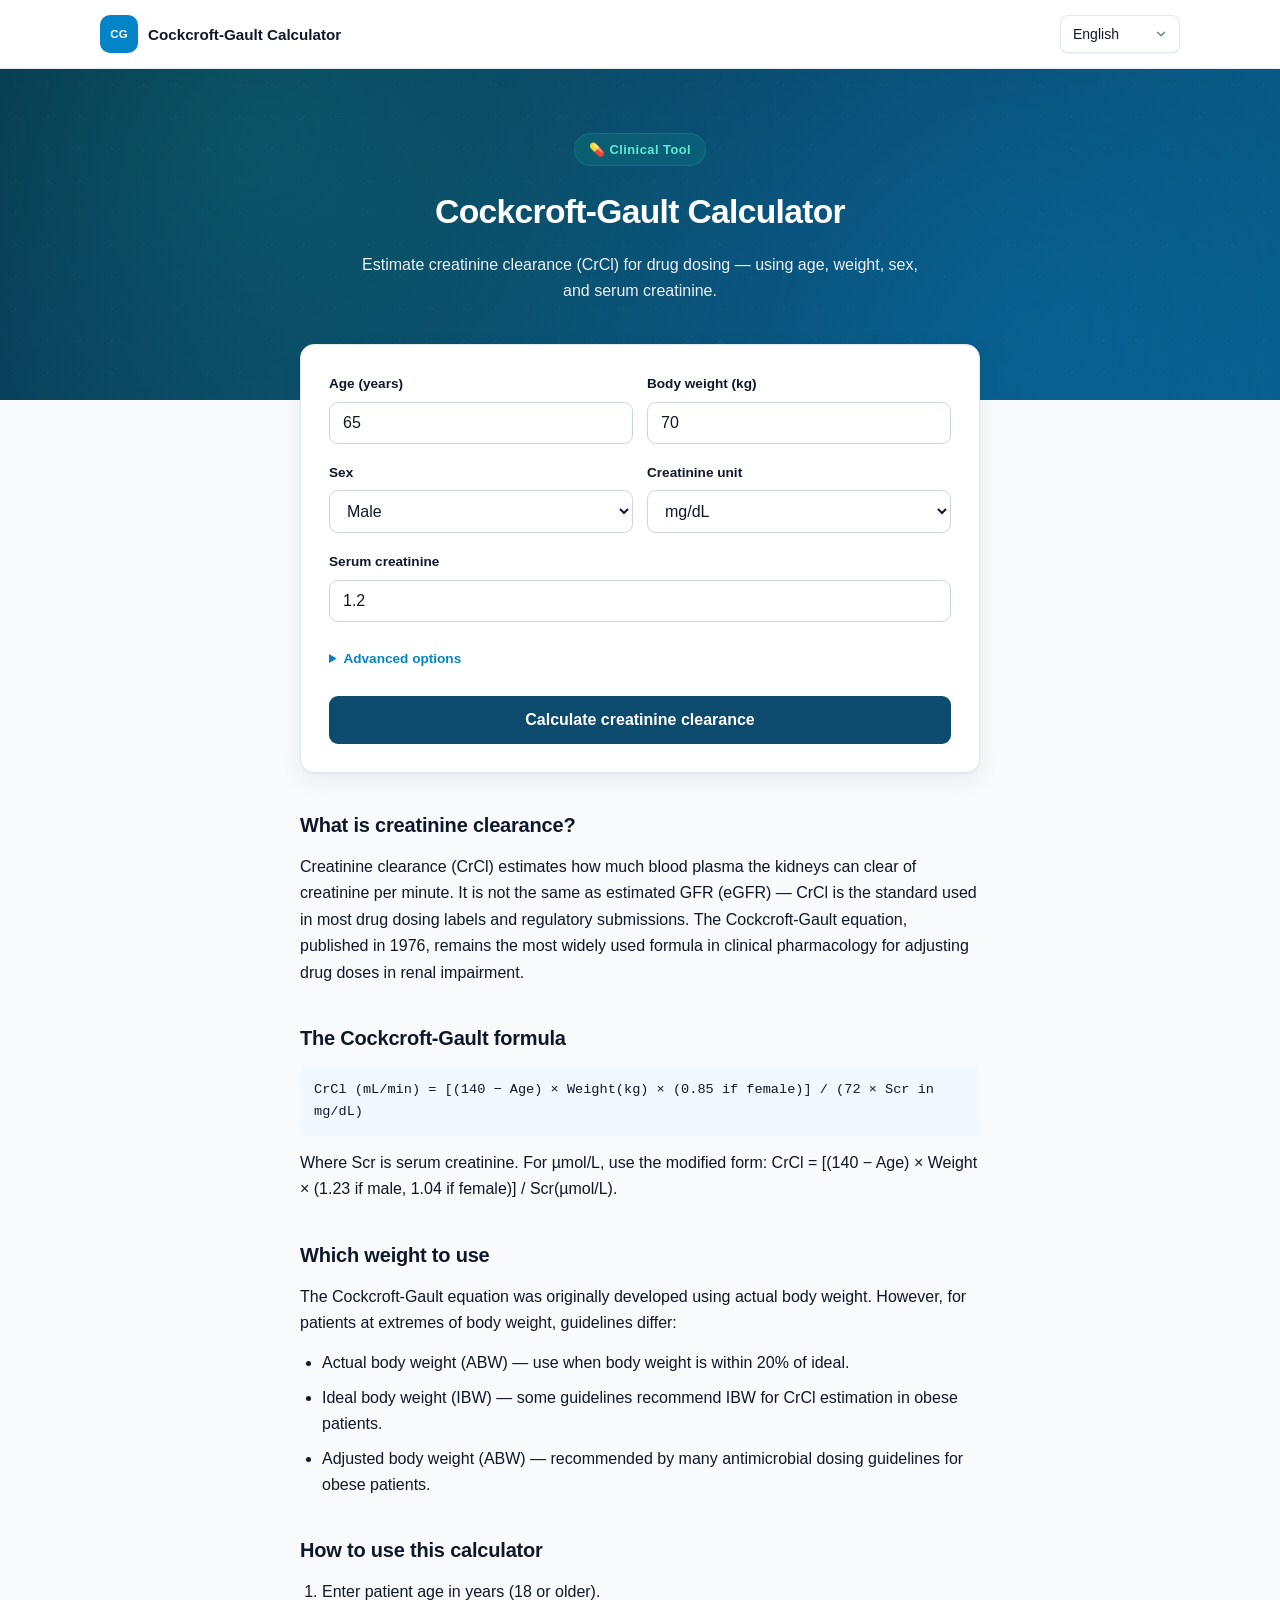
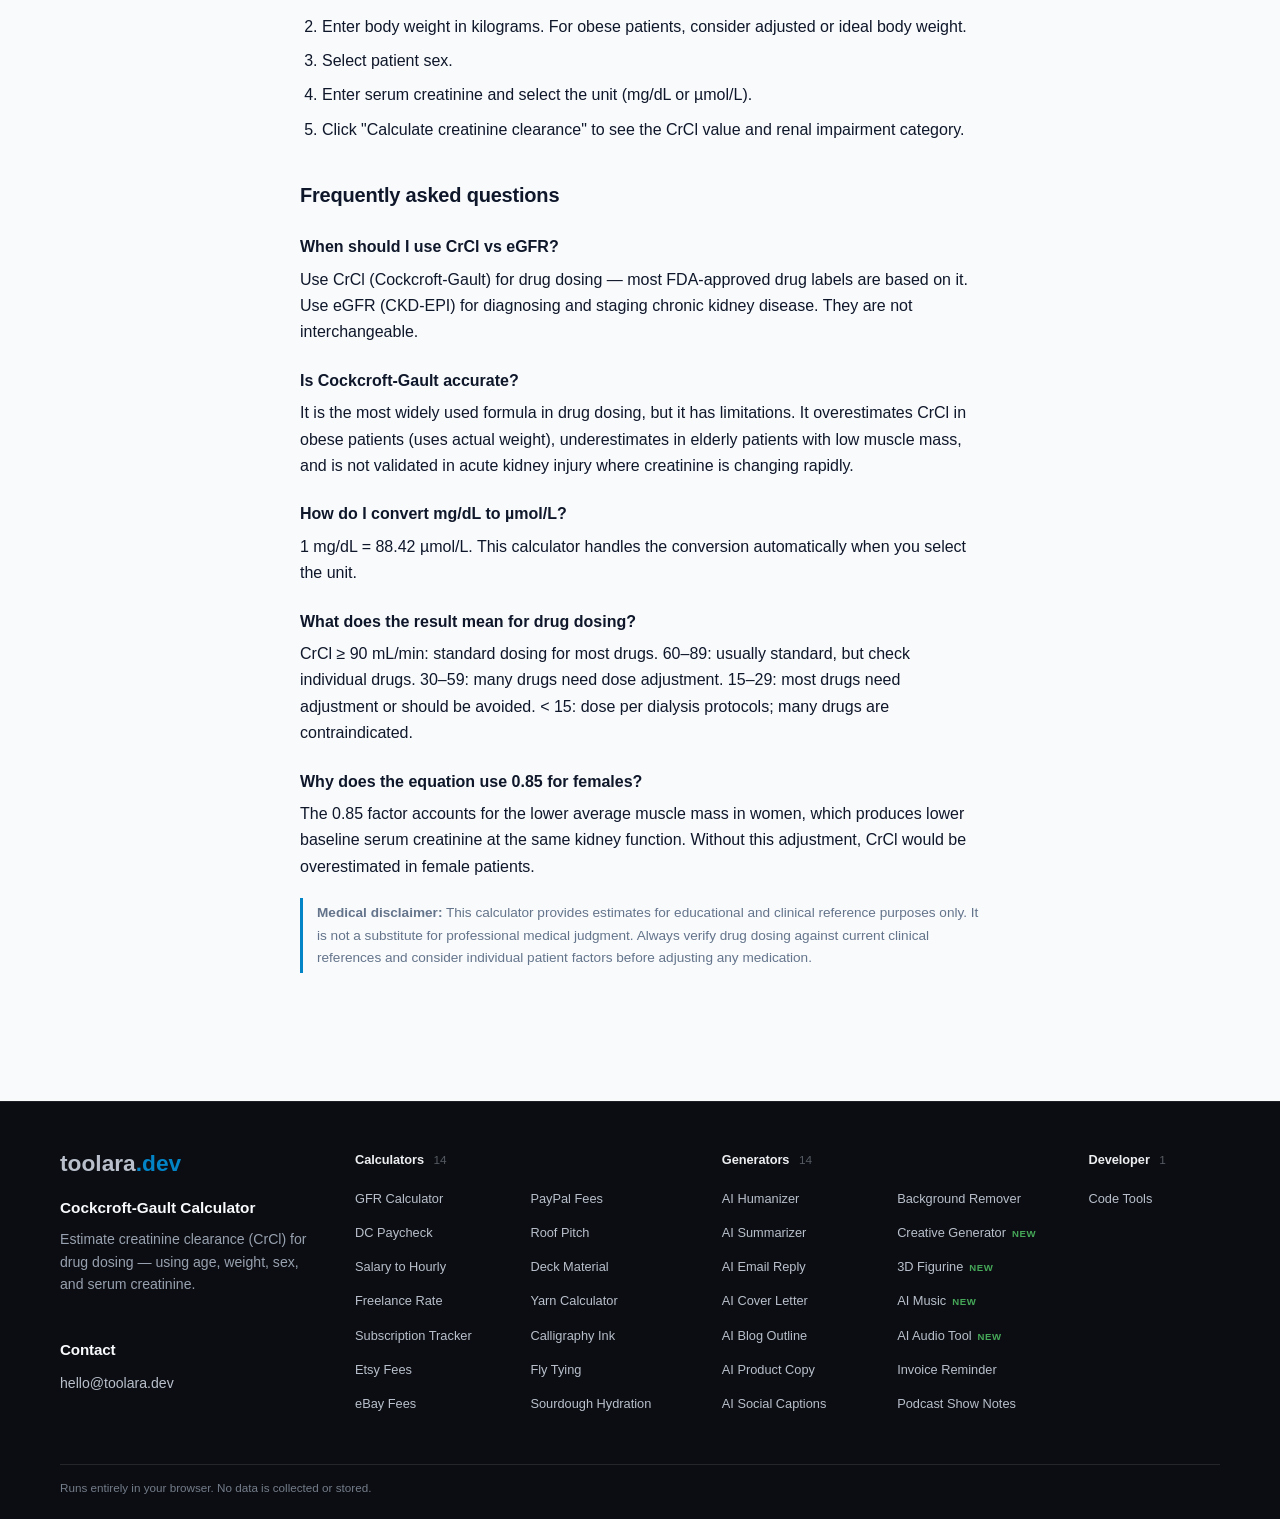
==== commit bfd26a8f: "Increase gap above Contact heading in footer" ====
--- a/index.html
+++ b/index.html
@@ -65,7 +65,7 @@
 .site-footer ul.fa-list a{font-size:0.8rem;color:#83898f;text-decoration:none;transition:color 0.12s;white-space:nowrap}
 .site-footer ul.fa-list a:hover{color:#f0f2f4}
 .site-footer ul.fa-list a .fa-new{color:#46a758;font-size:0.6rem;font-weight:700;letter-spacing:0.06em;margin-left:6px}
-.site-footer .fa-contact{margin-top:18px}
+.site-footer .fa-contact{margin-top:18px}.site-footer .fa-contact-h{margin:42px 0 10px !important;color:#f8fafc;font-size:0.95rem;font-weight:650}
 @media(max-width:960px){.site-footer-grid{grid-template-columns:1fr 1fr !important;gap:32px !important}}
 @media(max-width:640px){.site-footer-grid{grid-template-columns:1fr !important;gap:26px !important}}
 </style></head>
@@ -230,7 +230,7 @@
 <a class="site-footer-wordmark" href="https://toolara.dev/" aria-label="toolara.dev">toolara<span class="tld">.dev</span></a>
 <p class="site-footer-site-name" data-i18n="title">Cockcroft-Gault Calculator</p>
 <p class="site-footer-description" data-i18n="subtitle">Estimate creatinine clearance (CrCl) for drug dosing — using age, weight, sex, and serum creatinine.</p>
-<h2 class="site-footer-heading" style="margin-top:22px">Contact</h2><p class="site-footer-contact fa-contact"><a href="mailto:hello@toolara.dev">hello@toolara.dev</a></p></section><section class="site-footer-column"><h4 class="fa-h4">Calculators <span class="n">14</span></h4><ul class="fa-list"><li><a href="https://gfr.toolara.dev/">GFR Calculator</a></li><li><a href="https://dc-pay.toolara.dev/">DC Paycheck</a></li><li><a href="https://salary.toolara.dev/">Salary to Hourly</a></li><li><a href="https://freelance.toolara.dev/">Freelance Rate</a></li><li><a href="https://subscriptions.toolara.dev/">Subscription Tracker</a></li><li><a href="https://etsy.toolara.dev/">Etsy Fees</a></li><li><a href="https://ebay.toolara.dev/">eBay Fees</a></li><li><a href="https://paypal.toolara.dev/">PayPal Fees</a></li><li><a href="https://roof.toolara.dev/">Roof Pitch</a></li><li><a href="https://deck.toolara.dev/">Deck Material</a></li><li><a href="https://yarn.toolara.dev/">Yarn Calculator</a></li><li><a href="https://calligraphy.toolara.dev/">Calligraphy Ink</a></li><li><a href="https://flytying.toolara.dev/">Fly Tying</a></li><li><a href="https://sourdough.toolara.dev/">Sourdough Hydration</a></li></ul></section><section class="site-footer-column"><h4 class="fa-h4">Generators <span class="n">14</span></h4><ul class="fa-list"><li><a href="https://humanize.toolara.dev/">AI Humanizer</a></li><li><a href="https://summarize.toolara.dev/">AI Summarizer</a></li><li><a href="https://emailreply.toolara.dev/">AI Email Reply</a></li><li><a href="https://coverletter.toolara.dev/">AI Cover Letter</a></li><li><a href="https://blogoutline.toolara.dev/">AI Blog Outline</a></li><li><a href="https://productcopy.toolara.dev/">AI Product Copy</a></li><li><a href="https://captions.toolara.dev/">AI Social Captions</a></li><li><a href="https://background.toolara.dev/">Background Remover</a></li><li><a href="https://creative.toolara.dev/">Creative Generator<span class="fa-new">NEW</span></a></li><li><a href="https://figurine.toolara.dev/">3D Figurine<span class="fa-new">NEW</span></a></li><li><a href="https://music.toolara.dev/">AI Music<span class="fa-new">NEW</span></a></li><li><a href="https://audio.toolara.dev/">AI Audio Tool<span class="fa-new">NEW</span></a></li><li><a href="https://invoices.toolara.dev/">Invoice Reminder</a></li><li><a href="https://podcast.toolara.dev/">Podcast Show Notes</a></li></ul></section><section class="site-footer-column"><h4 class="fa-h4">Developer <span class="n">1</span></h4><ul class="fa-list single"><li><a href="https://devtools.toolara.dev/">Code Tools</a></li></ul></section></div>
+<h2 class="fa-contact-h">Contact</h2><p class="site-footer-contact fa-contact"><a href="mailto:hello@toolara.dev">hello@toolara.dev</a></p></section><section class="site-footer-column"><h4 class="fa-h4">Calculators <span class="n">14</span></h4><ul class="fa-list"><li><a href="https://gfr.toolara.dev/">GFR Calculator</a></li><li><a href="https://dc-pay.toolara.dev/">DC Paycheck</a></li><li><a href="https://salary.toolara.dev/">Salary to Hourly</a></li><li><a href="https://freelance.toolara.dev/">Freelance Rate</a></li><li><a href="https://subscriptions.toolara.dev/">Subscription Tracker</a></li><li><a href="https://etsy.toolara.dev/">Etsy Fees</a></li><li><a href="https://ebay.toolara.dev/">eBay Fees</a></li><li><a href="https://paypal.toolara.dev/">PayPal Fees</a></li><li><a href="https://roof.toolara.dev/">Roof Pitch</a></li><li><a href="https://deck.toolara.dev/">Deck Material</a></li><li><a href="https://yarn.toolara.dev/">Yarn Calculator</a></li><li><a href="https://calligraphy.toolara.dev/">Calligraphy Ink</a></li><li><a href="https://flytying.toolara.dev/">Fly Tying</a></li><li><a href="https://sourdough.toolara.dev/">Sourdough Hydration</a></li></ul></section><section class="site-footer-column"><h4 class="fa-h4">Generators <span class="n">14</span></h4><ul class="fa-list"><li><a href="https://humanize.toolara.dev/">AI Humanizer</a></li><li><a href="https://summarize.toolara.dev/">AI Summarizer</a></li><li><a href="https://emailreply.toolara.dev/">AI Email Reply</a></li><li><a href="https://coverletter.toolara.dev/">AI Cover Letter</a></li><li><a href="https://blogoutline.toolara.dev/">AI Blog Outline</a></li><li><a href="https://productcopy.toolara.dev/">AI Product Copy</a></li><li><a href="https://captions.toolara.dev/">AI Social Captions</a></li><li><a href="https://background.toolara.dev/">Background Remover</a></li><li><a href="https://creative.toolara.dev/">Creative Generator<span class="fa-new">NEW</span></a></li><li><a href="https://figurine.toolara.dev/">3D Figurine<span class="fa-new">NEW</span></a></li><li><a href="https://music.toolara.dev/">AI Music<span class="fa-new">NEW</span></a></li><li><a href="https://audio.toolara.dev/">AI Audio Tool<span class="fa-new">NEW</span></a></li><li><a href="https://invoices.toolara.dev/">Invoice Reminder</a></li><li><a href="https://podcast.toolara.dev/">Podcast Show Notes</a></li></ul></section><section class="site-footer-column"><h4 class="fa-h4">Developer <span class="n">1</span></h4><ul class="fa-list single"><li><a href="https://devtools.toolara.dev/">Code Tools</a></li></ul></section></div>
 <div class="site-footer-bottom"><p class="site-footer-privacy" data-i18n="footer">Runs entirely in your browser. No data is collected or stored.</p></div>
 </div>
 </footer>
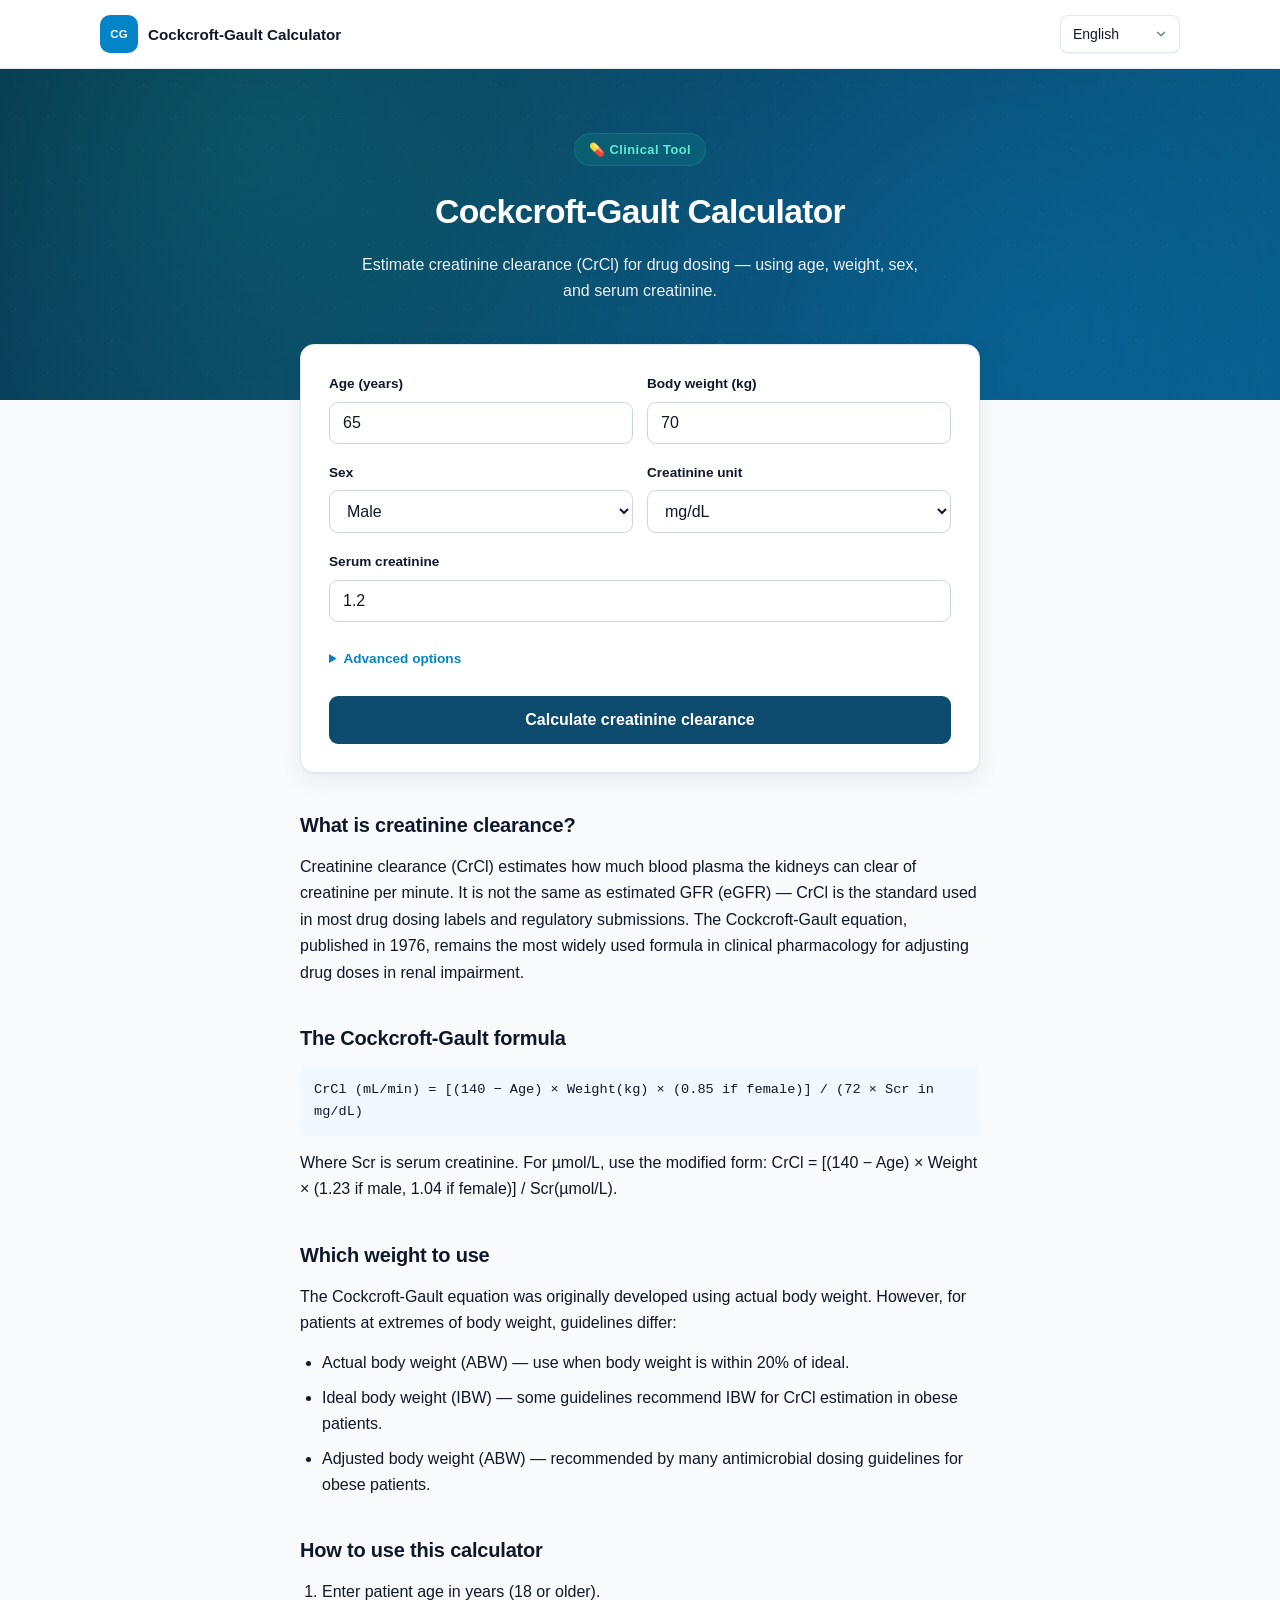
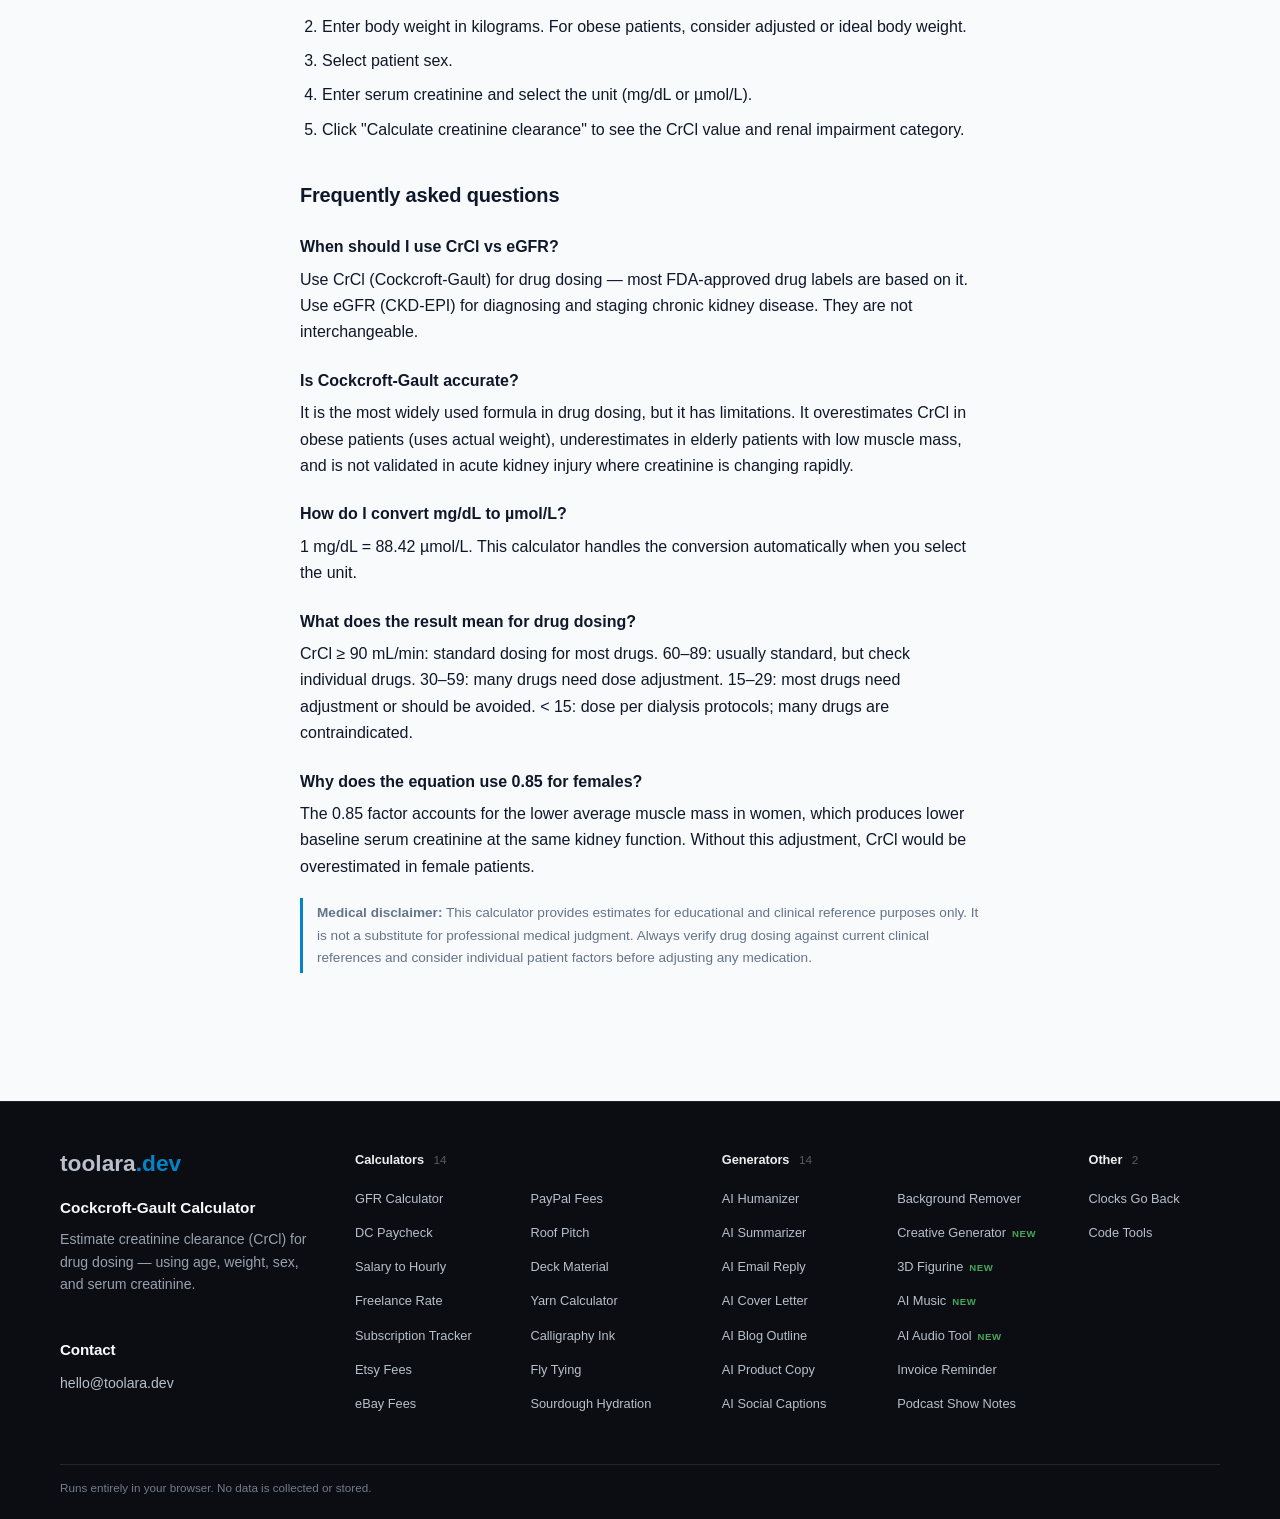
==== commit 00043d68: "Add Clocks Go Back to footer Other group" ====
--- a/index.html
+++ b/index.html
@@ -230,7 +230,7 @@
 <a class="site-footer-wordmark" href="https://toolara.dev/" aria-label="toolara.dev">toolara<span class="tld">.dev</span></a>
 <p class="site-footer-site-name" data-i18n="title">Cockcroft-Gault Calculator</p>
 <p class="site-footer-description" data-i18n="subtitle">Estimate creatinine clearance (CrCl) for drug dosing — using age, weight, sex, and serum creatinine.</p>
-<h2 class="fa-contact-h">Contact</h2><p class="site-footer-contact fa-contact"><a href="mailto:hello@toolara.dev">hello@toolara.dev</a></p></section><section class="site-footer-column"><h4 class="fa-h4">Calculators <span class="n">14</span></h4><ul class="fa-list"><li><a href="https://gfr.toolara.dev/">GFR Calculator</a></li><li><a href="https://dc-pay.toolara.dev/">DC Paycheck</a></li><li><a href="https://salary.toolara.dev/">Salary to Hourly</a></li><li><a href="https://freelance.toolara.dev/">Freelance Rate</a></li><li><a href="https://subscriptions.toolara.dev/">Subscription Tracker</a></li><li><a href="https://etsy.toolara.dev/">Etsy Fees</a></li><li><a href="https://ebay.toolara.dev/">eBay Fees</a></li><li><a href="https://paypal.toolara.dev/">PayPal Fees</a></li><li><a href="https://roof.toolara.dev/">Roof Pitch</a></li><li><a href="https://deck.toolara.dev/">Deck Material</a></li><li><a href="https://yarn.toolara.dev/">Yarn Calculator</a></li><li><a href="https://calligraphy.toolara.dev/">Calligraphy Ink</a></li><li><a href="https://flytying.toolara.dev/">Fly Tying</a></li><li><a href="https://sourdough.toolara.dev/">Sourdough Hydration</a></li></ul></section><section class="site-footer-column"><h4 class="fa-h4">Generators <span class="n">14</span></h4><ul class="fa-list"><li><a href="https://humanize.toolara.dev/">AI Humanizer</a></li><li><a href="https://summarize.toolara.dev/">AI Summarizer</a></li><li><a href="https://emailreply.toolara.dev/">AI Email Reply</a></li><li><a href="https://coverletter.toolara.dev/">AI Cover Letter</a></li><li><a href="https://blogoutline.toolara.dev/">AI Blog Outline</a></li><li><a href="https://productcopy.toolara.dev/">AI Product Copy</a></li><li><a href="https://captions.toolara.dev/">AI Social Captions</a></li><li><a href="https://background.toolara.dev/">Background Remover</a></li><li><a href="https://creative.toolara.dev/">Creative Generator<span class="fa-new">NEW</span></a></li><li><a href="https://figurine.toolara.dev/">3D Figurine<span class="fa-new">NEW</span></a></li><li><a href="https://music.toolara.dev/">AI Music<span class="fa-new">NEW</span></a></li><li><a href="https://audio.toolara.dev/">AI Audio Tool<span class="fa-new">NEW</span></a></li><li><a href="https://invoices.toolara.dev/">Invoice Reminder</a></li><li><a href="https://podcast.toolara.dev/">Podcast Show Notes</a></li></ul></section><section class="site-footer-column"><h4 class="fa-h4">Developer <span class="n">1</span></h4><ul class="fa-list single"><li><a href="https://devtools.toolara.dev/">Code Tools</a></li></ul></section></div>
+<h2 class="fa-contact-h">Contact</h2><p class="site-footer-contact fa-contact"><a href="mailto:hello@toolara.dev">hello@toolara.dev</a></p></section><section class="site-footer-column"><h4 class="fa-h4">Calculators <span class="n">14</span></h4><ul class="fa-list"><li><a href="https://gfr.toolara.dev/">GFR Calculator</a></li><li><a href="https://dc-pay.toolara.dev/">DC Paycheck</a></li><li><a href="https://salary.toolara.dev/">Salary to Hourly</a></li><li><a href="https://freelance.toolara.dev/">Freelance Rate</a></li><li><a href="https://subscriptions.toolara.dev/">Subscription Tracker</a></li><li><a href="https://etsy.toolara.dev/">Etsy Fees</a></li><li><a href="https://ebay.toolara.dev/">eBay Fees</a></li><li><a href="https://paypal.toolara.dev/">PayPal Fees</a></li><li><a href="https://roof.toolara.dev/">Roof Pitch</a></li><li><a href="https://deck.toolara.dev/">Deck Material</a></li><li><a href="https://yarn.toolara.dev/">Yarn Calculator</a></li><li><a href="https://calligraphy.toolara.dev/">Calligraphy Ink</a></li><li><a href="https://flytying.toolara.dev/">Fly Tying</a></li><li><a href="https://sourdough.toolara.dev/">Sourdough Hydration</a></li></ul></section><section class="site-footer-column"><h4 class="fa-h4">Generators <span class="n">14</span></h4><ul class="fa-list"><li><a href="https://humanize.toolara.dev/">AI Humanizer</a></li><li><a href="https://summarize.toolara.dev/">AI Summarizer</a></li><li><a href="https://emailreply.toolara.dev/">AI Email Reply</a></li><li><a href="https://coverletter.toolara.dev/">AI Cover Letter</a></li><li><a href="https://blogoutline.toolara.dev/">AI Blog Outline</a></li><li><a href="https://productcopy.toolara.dev/">AI Product Copy</a></li><li><a href="https://captions.toolara.dev/">AI Social Captions</a></li><li><a href="https://background.toolara.dev/">Background Remover</a></li><li><a href="https://creative.toolara.dev/">Creative Generator<span class="fa-new">NEW</span></a></li><li><a href="https://figurine.toolara.dev/">3D Figurine<span class="fa-new">NEW</span></a></li><li><a href="https://music.toolara.dev/">AI Music<span class="fa-new">NEW</span></a></li><li><a href="https://audio.toolara.dev/">AI Audio Tool<span class="fa-new">NEW</span></a></li><li><a href="https://invoices.toolara.dev/">Invoice Reminder</a></li><li><a href="https://podcast.toolara.dev/">Podcast Show Notes</a></li></ul></section><section class="site-footer-column"><h4 class="fa-h4">Other <span class="n">2</span></h4><ul class="fa-list single"><li><a href="https://clocksgoback.toolara.dev/">Clocks Go Back</a></li><li><a href="https://devtools.toolara.dev/">Code Tools</a></li></ul></section></div>
 <div class="site-footer-bottom"><p class="site-footer-privacy" data-i18n="footer">Runs entirely in your browser. No data is collected or stored.</p></div>
 </div>
 </footer>
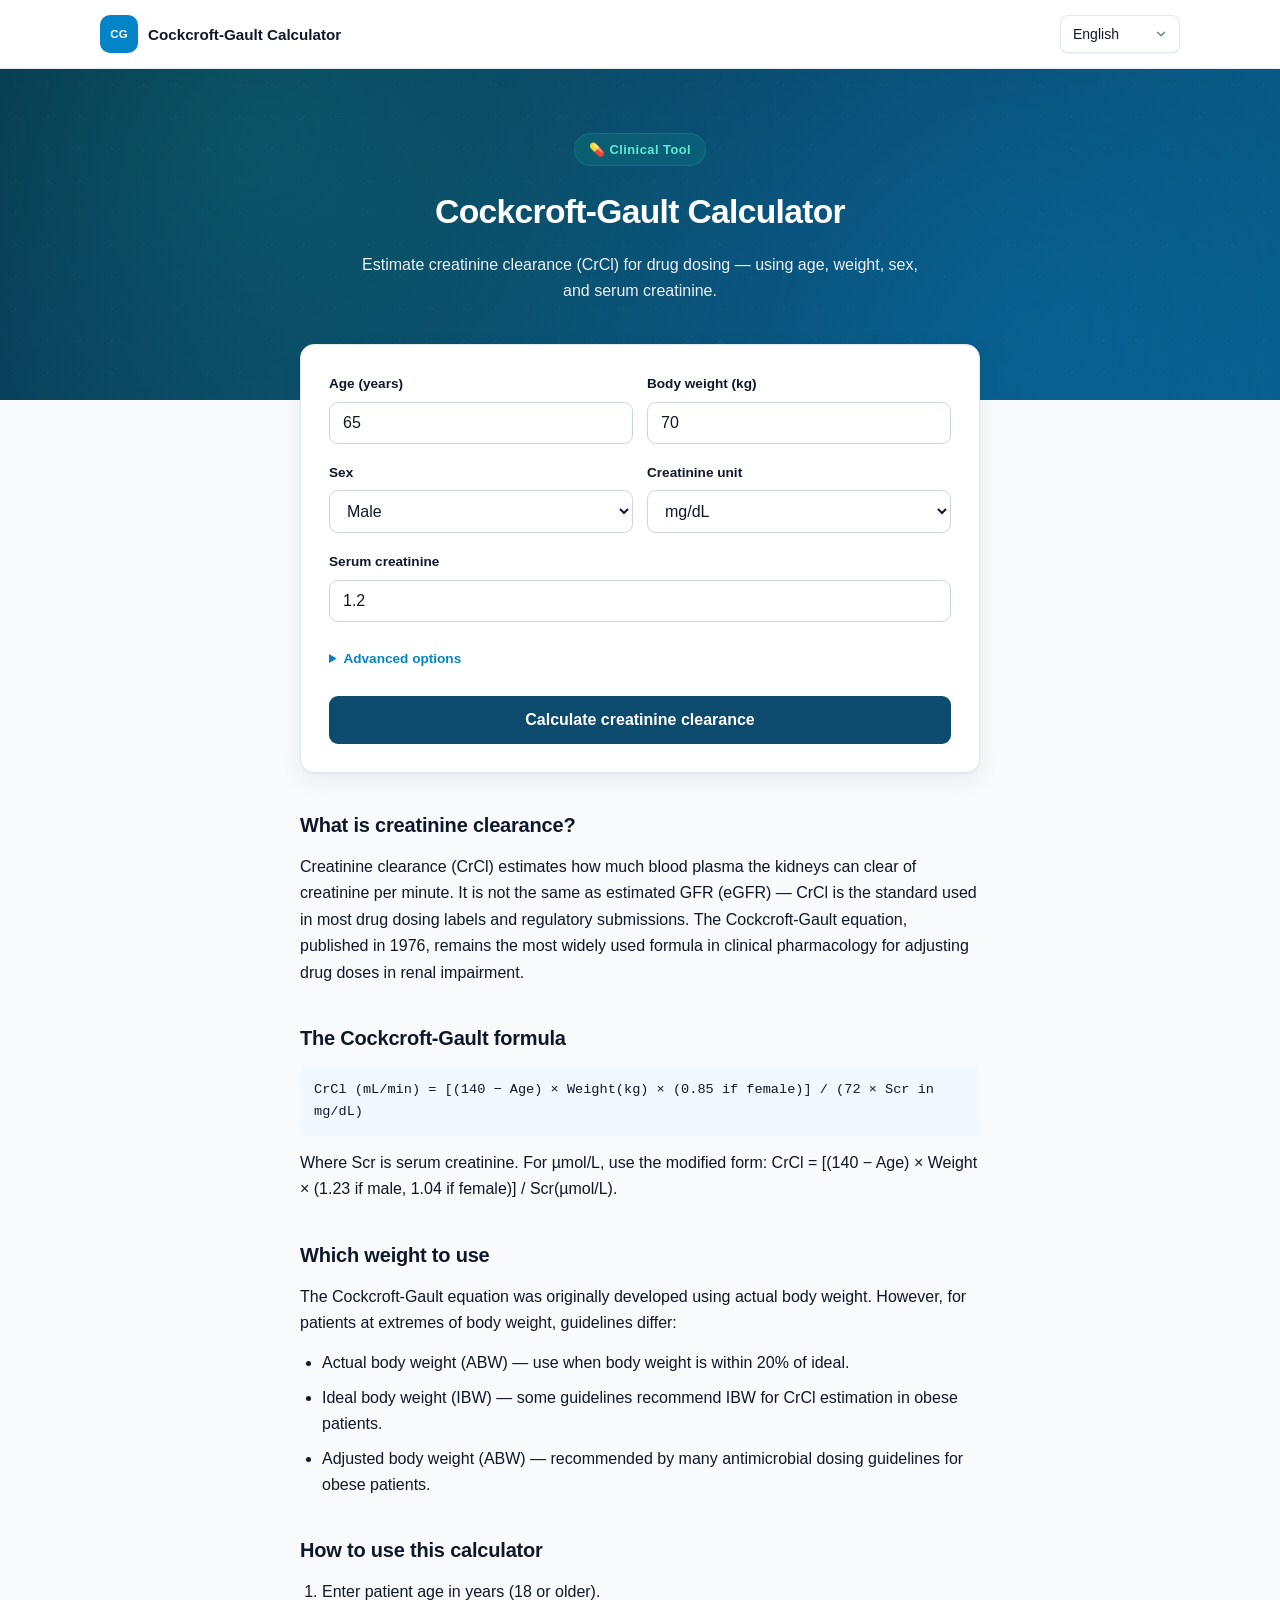
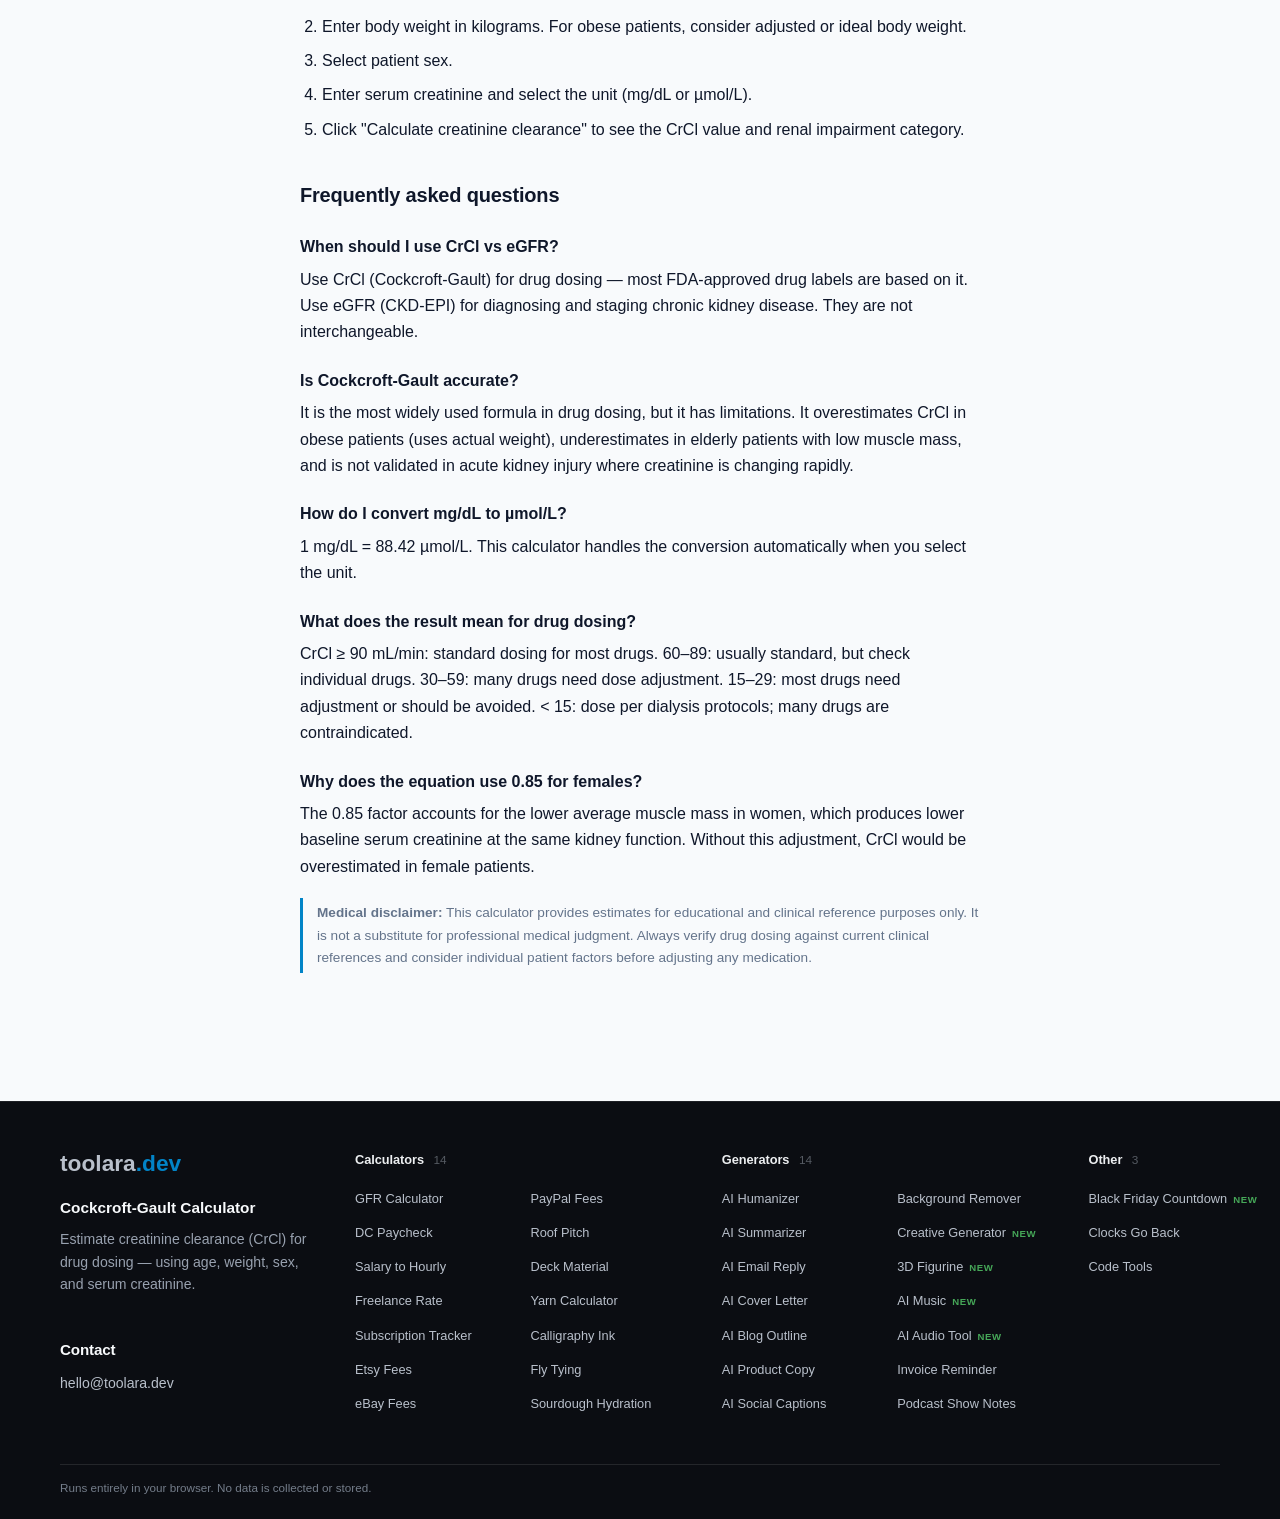
==== commit f64babba: "Add Black Friday Countdown to footer" ====
--- a/index.html
+++ b/index.html
@@ -230,7 +230,7 @@
 <a class="site-footer-wordmark" href="https://toolara.dev/" aria-label="toolara.dev">toolara<span class="tld">.dev</span></a>
 <p class="site-footer-site-name" data-i18n="title">Cockcroft-Gault Calculator</p>
 <p class="site-footer-description" data-i18n="subtitle">Estimate creatinine clearance (CrCl) for drug dosing — using age, weight, sex, and serum creatinine.</p>
-<h2 class="fa-contact-h">Contact</h2><p class="site-footer-contact fa-contact"><a href="mailto:hello@toolara.dev">hello@toolara.dev</a></p></section><section class="site-footer-column"><h4 class="fa-h4">Calculators <span class="n">14</span></h4><ul class="fa-list"><li><a href="https://gfr.toolara.dev/">GFR Calculator</a></li><li><a href="https://dc-pay.toolara.dev/">DC Paycheck</a></li><li><a href="https://salary.toolara.dev/">Salary to Hourly</a></li><li><a href="https://freelance.toolara.dev/">Freelance Rate</a></li><li><a href="https://subscriptions.toolara.dev/">Subscription Tracker</a></li><li><a href="https://etsy.toolara.dev/">Etsy Fees</a></li><li><a href="https://ebay.toolara.dev/">eBay Fees</a></li><li><a href="https://paypal.toolara.dev/">PayPal Fees</a></li><li><a href="https://roof.toolara.dev/">Roof Pitch</a></li><li><a href="https://deck.toolara.dev/">Deck Material</a></li><li><a href="https://yarn.toolara.dev/">Yarn Calculator</a></li><li><a href="https://calligraphy.toolara.dev/">Calligraphy Ink</a></li><li><a href="https://flytying.toolara.dev/">Fly Tying</a></li><li><a href="https://sourdough.toolara.dev/">Sourdough Hydration</a></li></ul></section><section class="site-footer-column"><h4 class="fa-h4">Generators <span class="n">14</span></h4><ul class="fa-list"><li><a href="https://humanize.toolara.dev/">AI Humanizer</a></li><li><a href="https://summarize.toolara.dev/">AI Summarizer</a></li><li><a href="https://emailreply.toolara.dev/">AI Email Reply</a></li><li><a href="https://coverletter.toolara.dev/">AI Cover Letter</a></li><li><a href="https://blogoutline.toolara.dev/">AI Blog Outline</a></li><li><a href="https://productcopy.toolara.dev/">AI Product Copy</a></li><li><a href="https://captions.toolara.dev/">AI Social Captions</a></li><li><a href="https://background.toolara.dev/">Background Remover</a></li><li><a href="https://creative.toolara.dev/">Creative Generator<span class="fa-new">NEW</span></a></li><li><a href="https://figurine.toolara.dev/">3D Figurine<span class="fa-new">NEW</span></a></li><li><a href="https://music.toolara.dev/">AI Music<span class="fa-new">NEW</span></a></li><li><a href="https://audio.toolara.dev/">AI Audio Tool<span class="fa-new">NEW</span></a></li><li><a href="https://invoices.toolara.dev/">Invoice Reminder</a></li><li><a href="https://podcast.toolara.dev/">Podcast Show Notes</a></li></ul></section><section class="site-footer-column"><h4 class="fa-h4">Other <span class="n">2</span></h4><ul class="fa-list single"><li><a href="https://clocksgoback.toolara.dev/">Clocks Go Back</a></li><li><a href="https://devtools.toolara.dev/">Code Tools</a></li></ul></section></div>
+<h2 class="fa-contact-h">Contact</h2><p class="site-footer-contact fa-contact"><a href="mailto:hello@toolara.dev">hello@toolara.dev</a></p></section><section class="site-footer-column"><h4 class="fa-h4">Calculators <span class="n">14</span></h4><ul class="fa-list"><li><a href="https://gfr.toolara.dev/">GFR Calculator</a></li><li><a href="https://dc-pay.toolara.dev/">DC Paycheck</a></li><li><a href="https://salary.toolara.dev/">Salary to Hourly</a></li><li><a href="https://freelance.toolara.dev/">Freelance Rate</a></li><li><a href="https://subscriptions.toolara.dev/">Subscription Tracker</a></li><li><a href="https://etsy.toolara.dev/">Etsy Fees</a></li><li><a href="https://ebay.toolara.dev/">eBay Fees</a></li><li><a href="https://paypal.toolara.dev/">PayPal Fees</a></li><li><a href="https://roof.toolara.dev/">Roof Pitch</a></li><li><a href="https://deck.toolara.dev/">Deck Material</a></li><li><a href="https://yarn.toolara.dev/">Yarn Calculator</a></li><li><a href="https://calligraphy.toolara.dev/">Calligraphy Ink</a></li><li><a href="https://flytying.toolara.dev/">Fly Tying</a></li><li><a href="https://sourdough.toolara.dev/">Sourdough Hydration</a></li></ul></section><section class="site-footer-column"><h4 class="fa-h4">Generators <span class="n">14</span></h4><ul class="fa-list"><li><a href="https://humanize.toolara.dev/">AI Humanizer</a></li><li><a href="https://summarize.toolara.dev/">AI Summarizer</a></li><li><a href="https://emailreply.toolara.dev/">AI Email Reply</a></li><li><a href="https://coverletter.toolara.dev/">AI Cover Letter</a></li><li><a href="https://blogoutline.toolara.dev/">AI Blog Outline</a></li><li><a href="https://productcopy.toolara.dev/">AI Product Copy</a></li><li><a href="https://captions.toolara.dev/">AI Social Captions</a></li><li><a href="https://background.toolara.dev/">Background Remover</a></li><li><a href="https://creative.toolara.dev/">Creative Generator<span class="fa-new">NEW</span></a></li><li><a href="https://figurine.toolara.dev/">3D Figurine<span class="fa-new">NEW</span></a></li><li><a href="https://music.toolara.dev/">AI Music<span class="fa-new">NEW</span></a></li><li><a href="https://audio.toolara.dev/">AI Audio Tool<span class="fa-new">NEW</span></a></li><li><a href="https://invoices.toolara.dev/">Invoice Reminder</a></li><li><a href="https://podcast.toolara.dev/">Podcast Show Notes</a></li></ul></section><section class="site-footer-column"><h4 class="fa-h4">Other <span class="n">3</span></h4><ul class="fa-list single"><li><a href="https://blackfriday.toolara.dev/">Black Friday Countdown<span class="fa-new">NEW</span></a></li><li><a href="https://clocksgoback.toolara.dev/">Clocks Go Back</a></li><li><a href="https://devtools.toolara.dev/">Code Tools</a></li></ul></section></div>
 <div class="site-footer-bottom"><p class="site-footer-privacy" data-i18n="footer">Runs entirely in your browser. No data is collected or stored.</p></div>
 </div>
 </footer>
